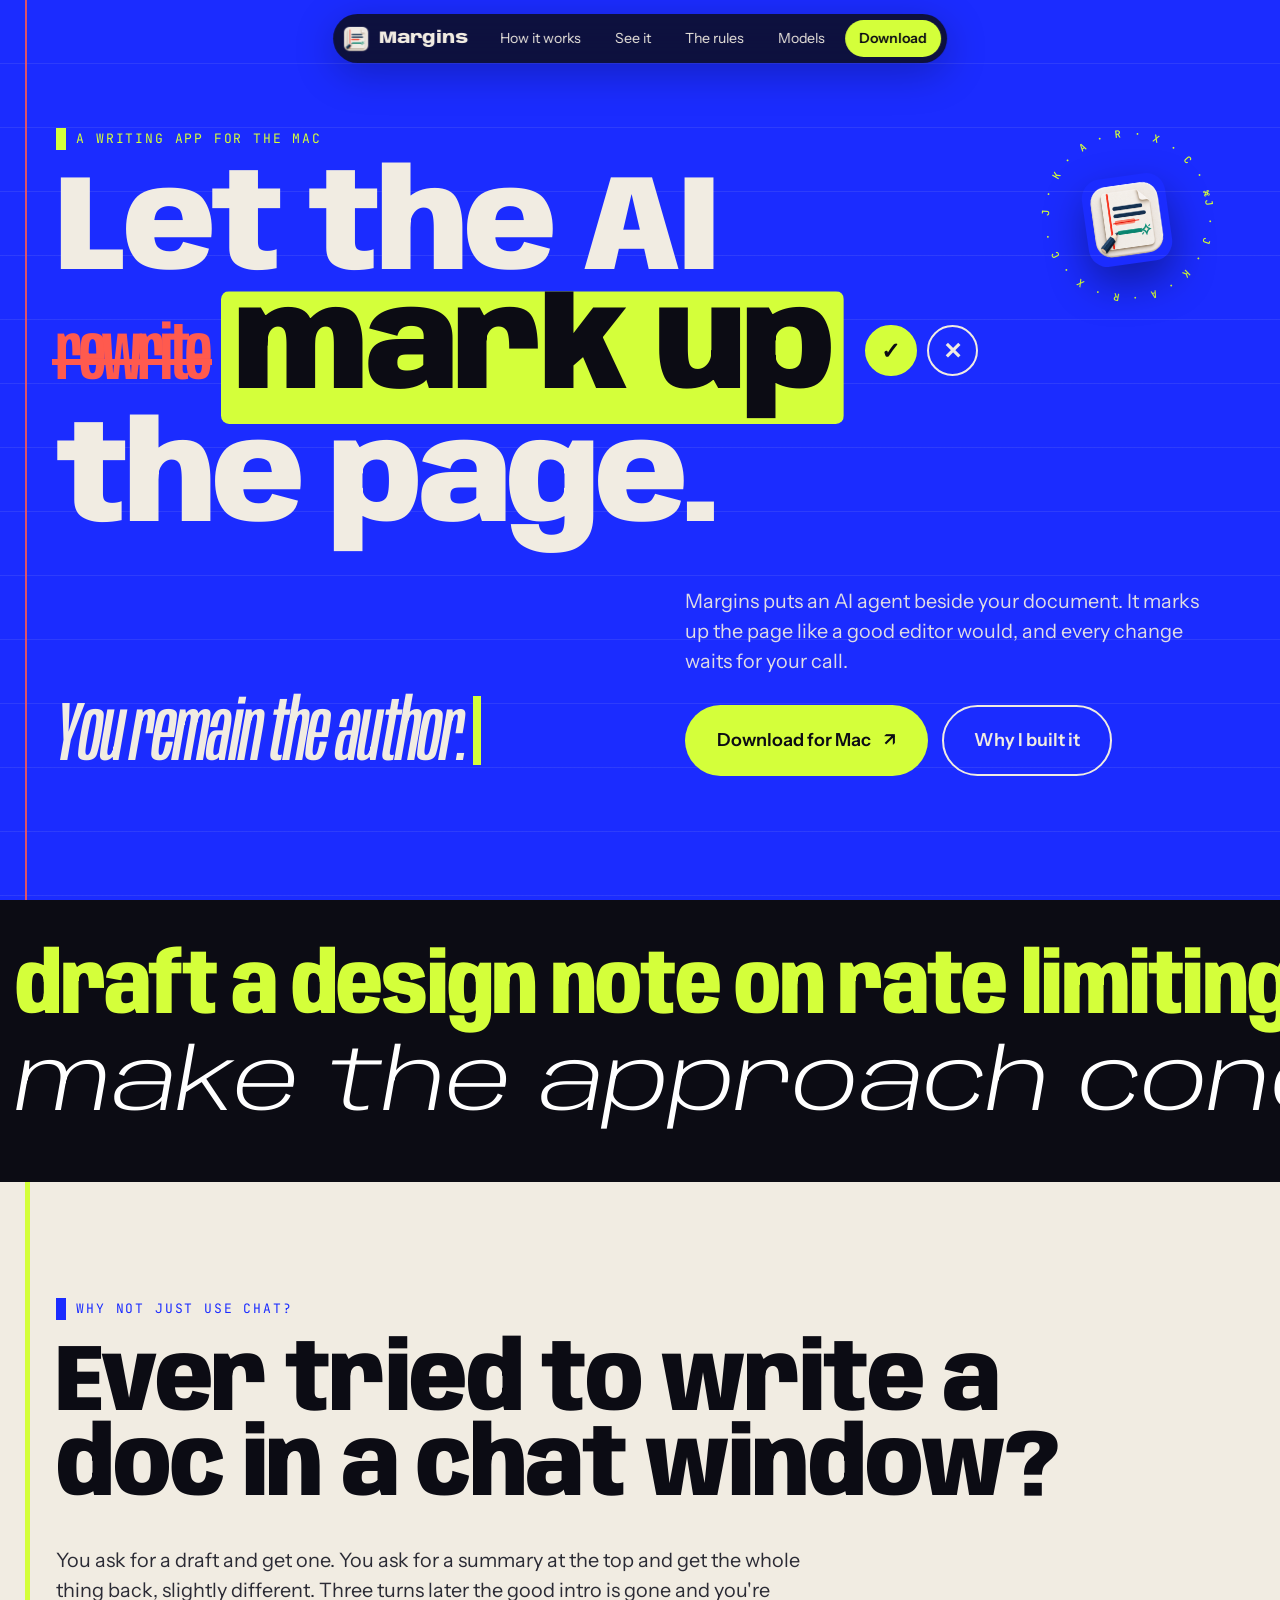
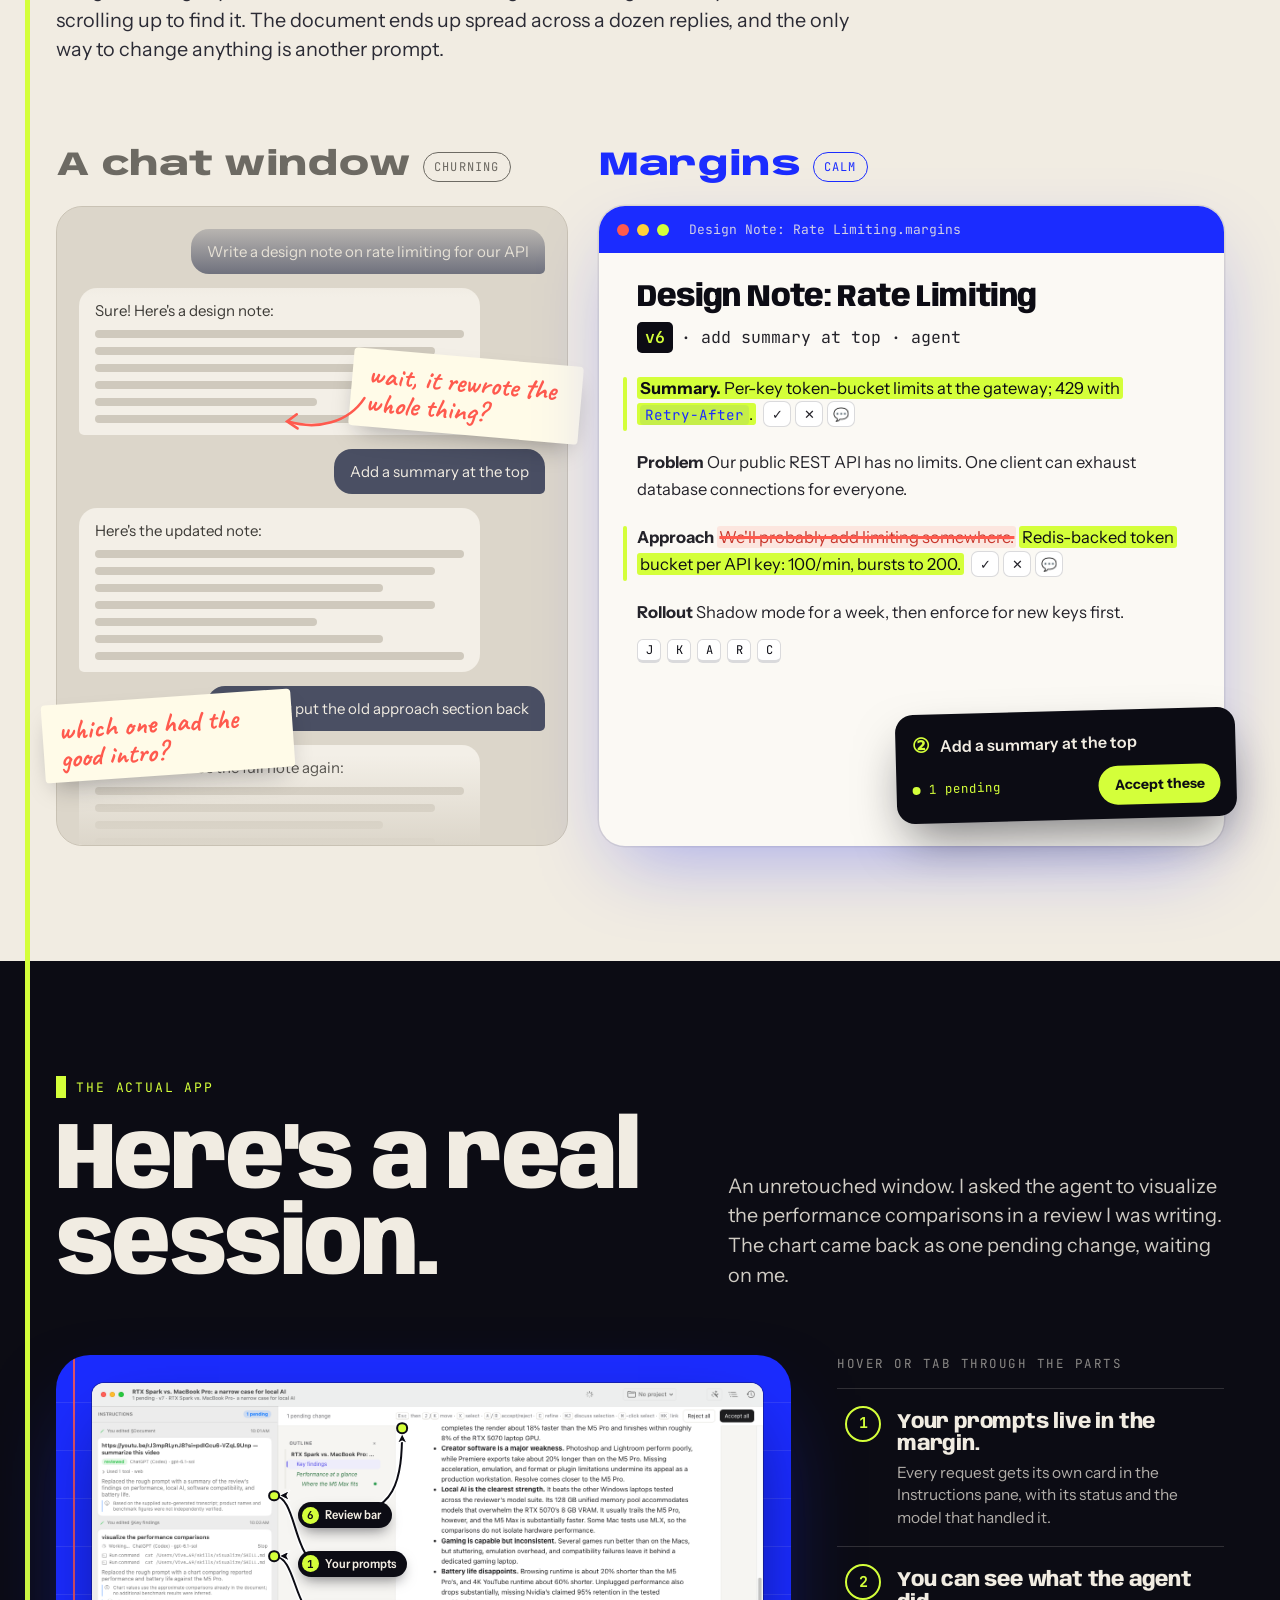
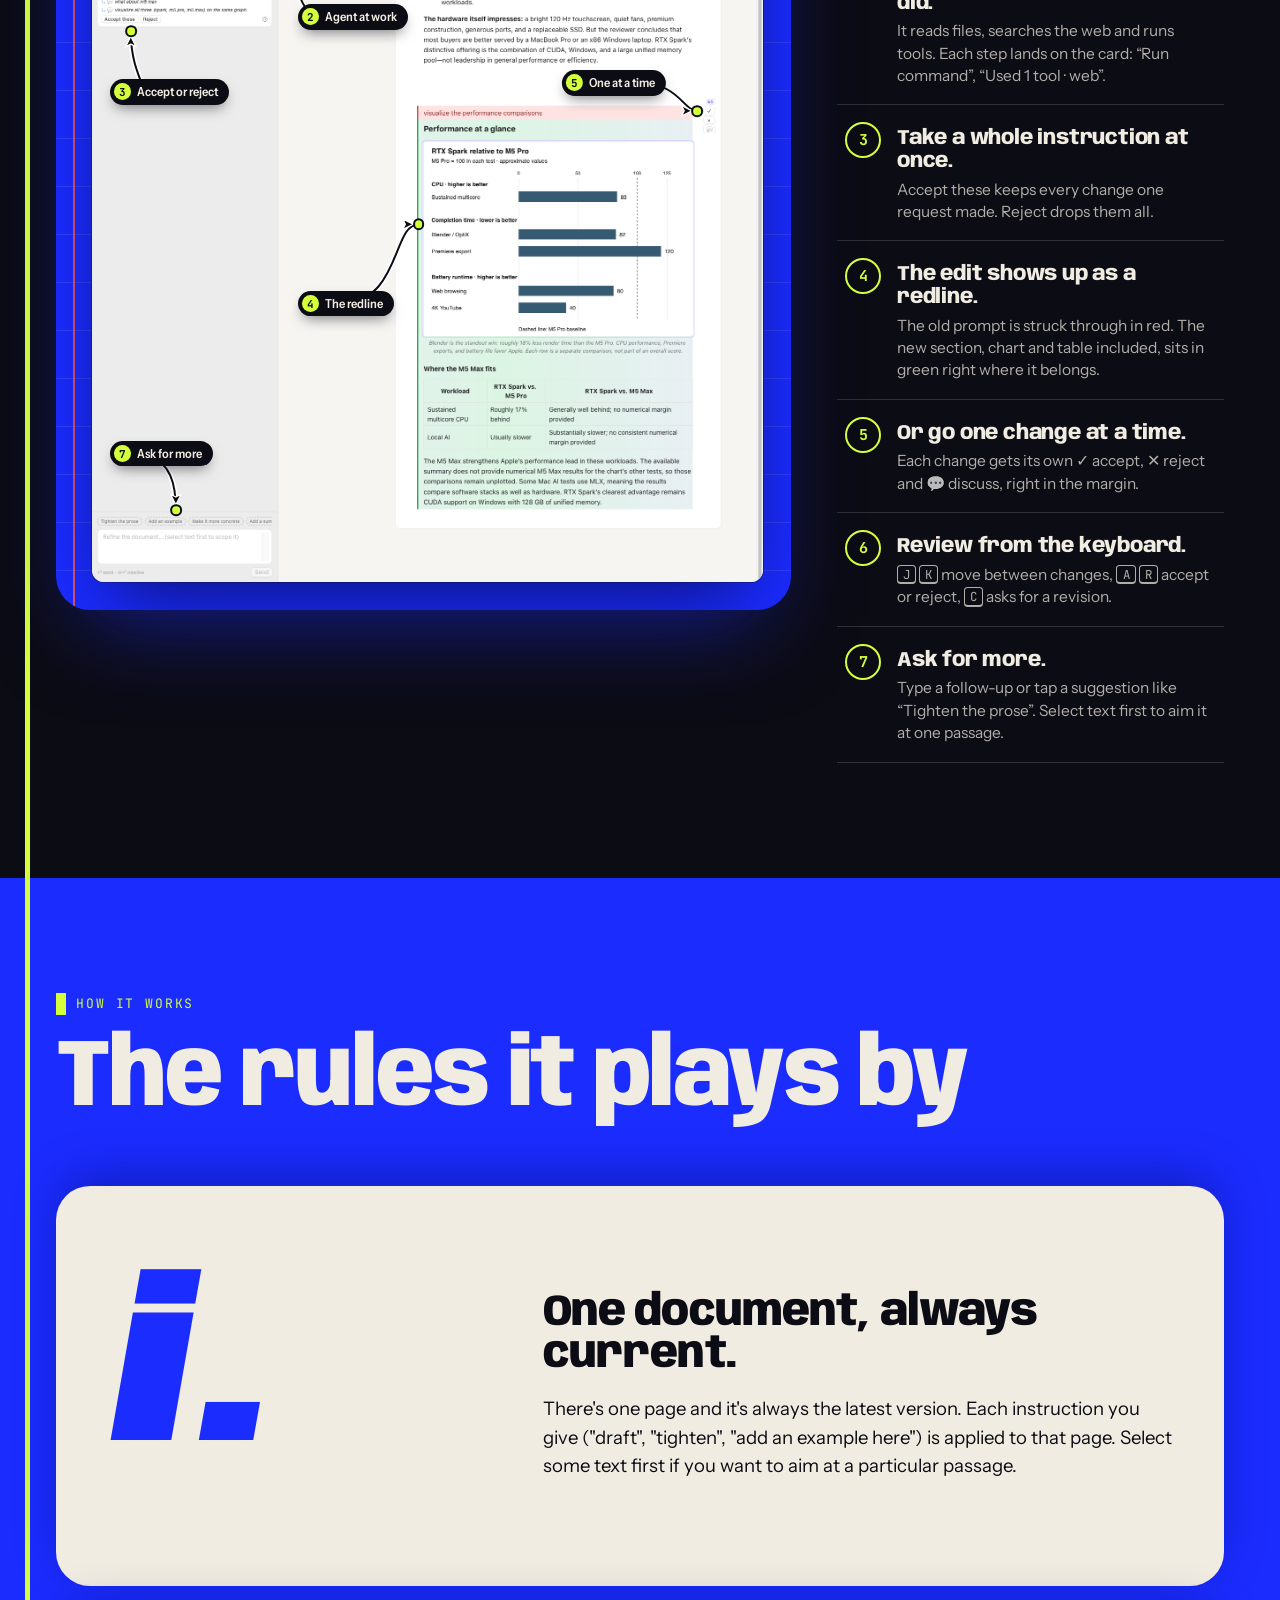
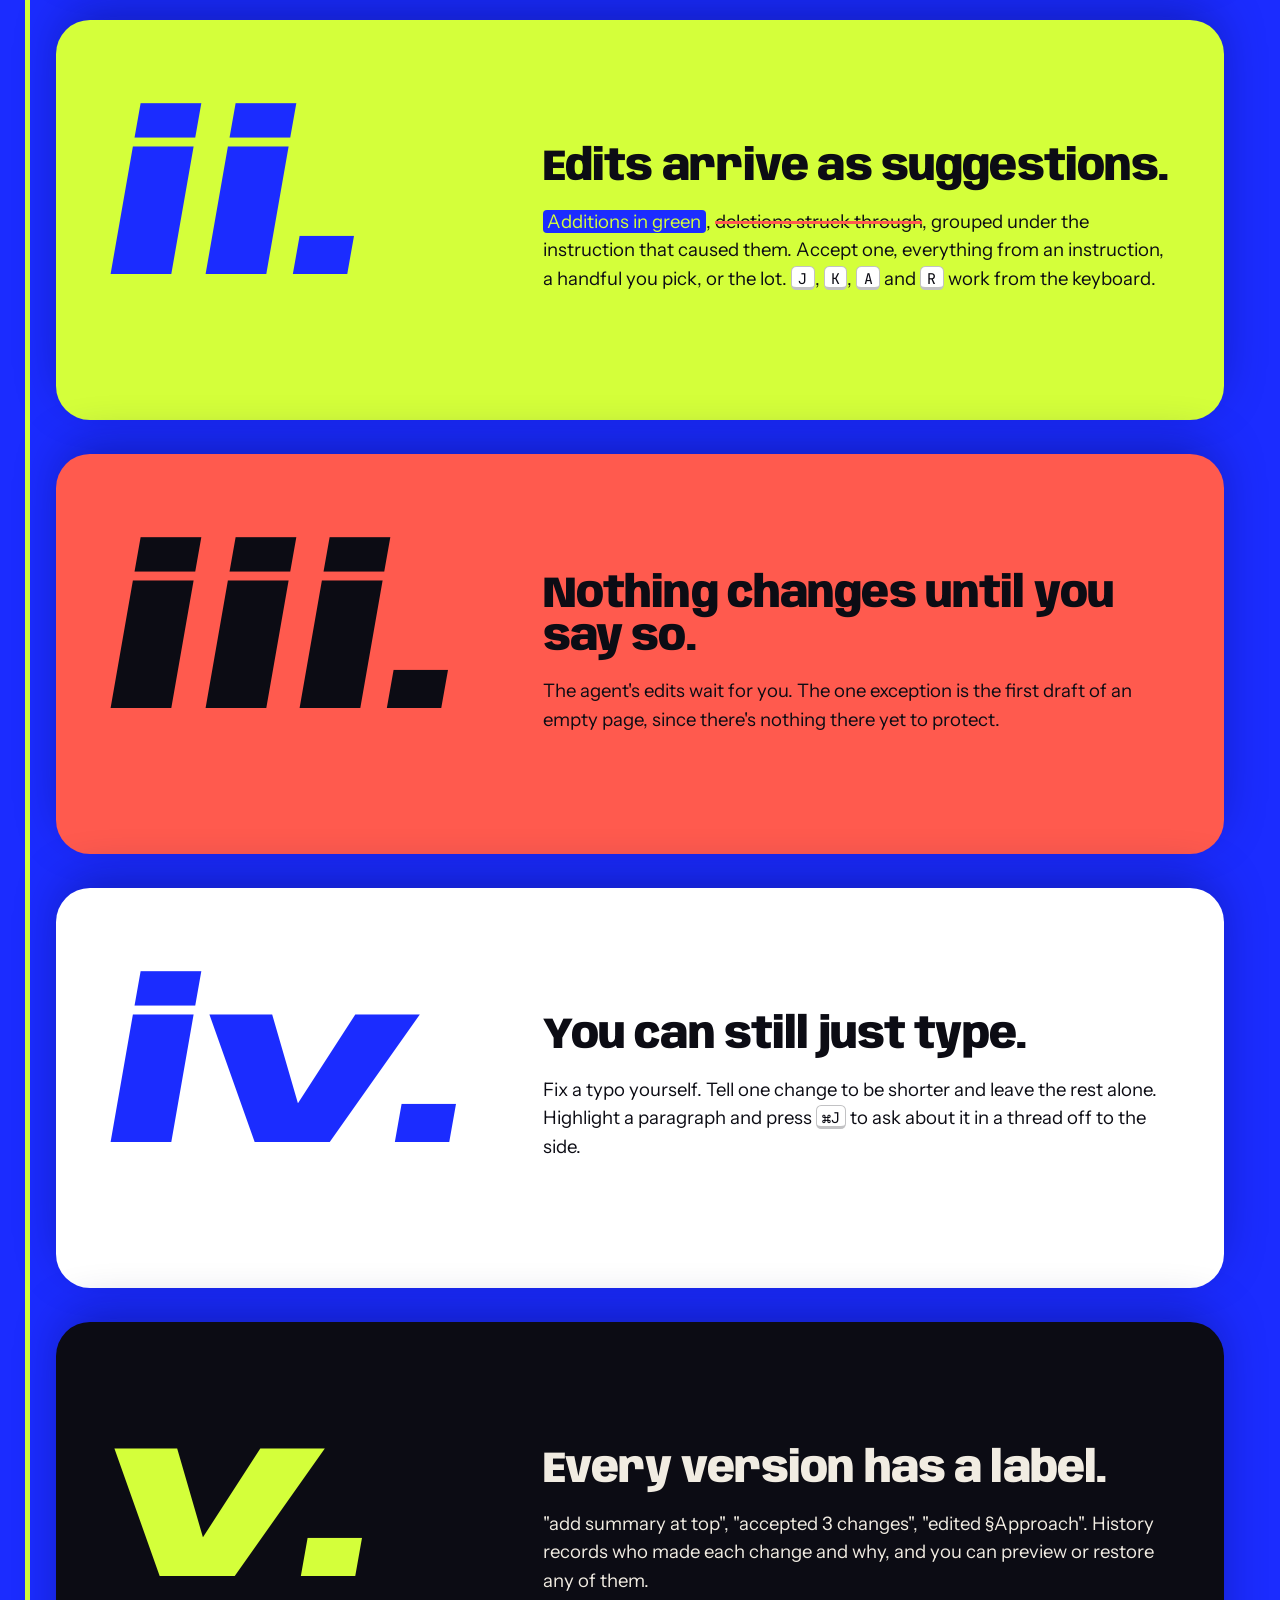
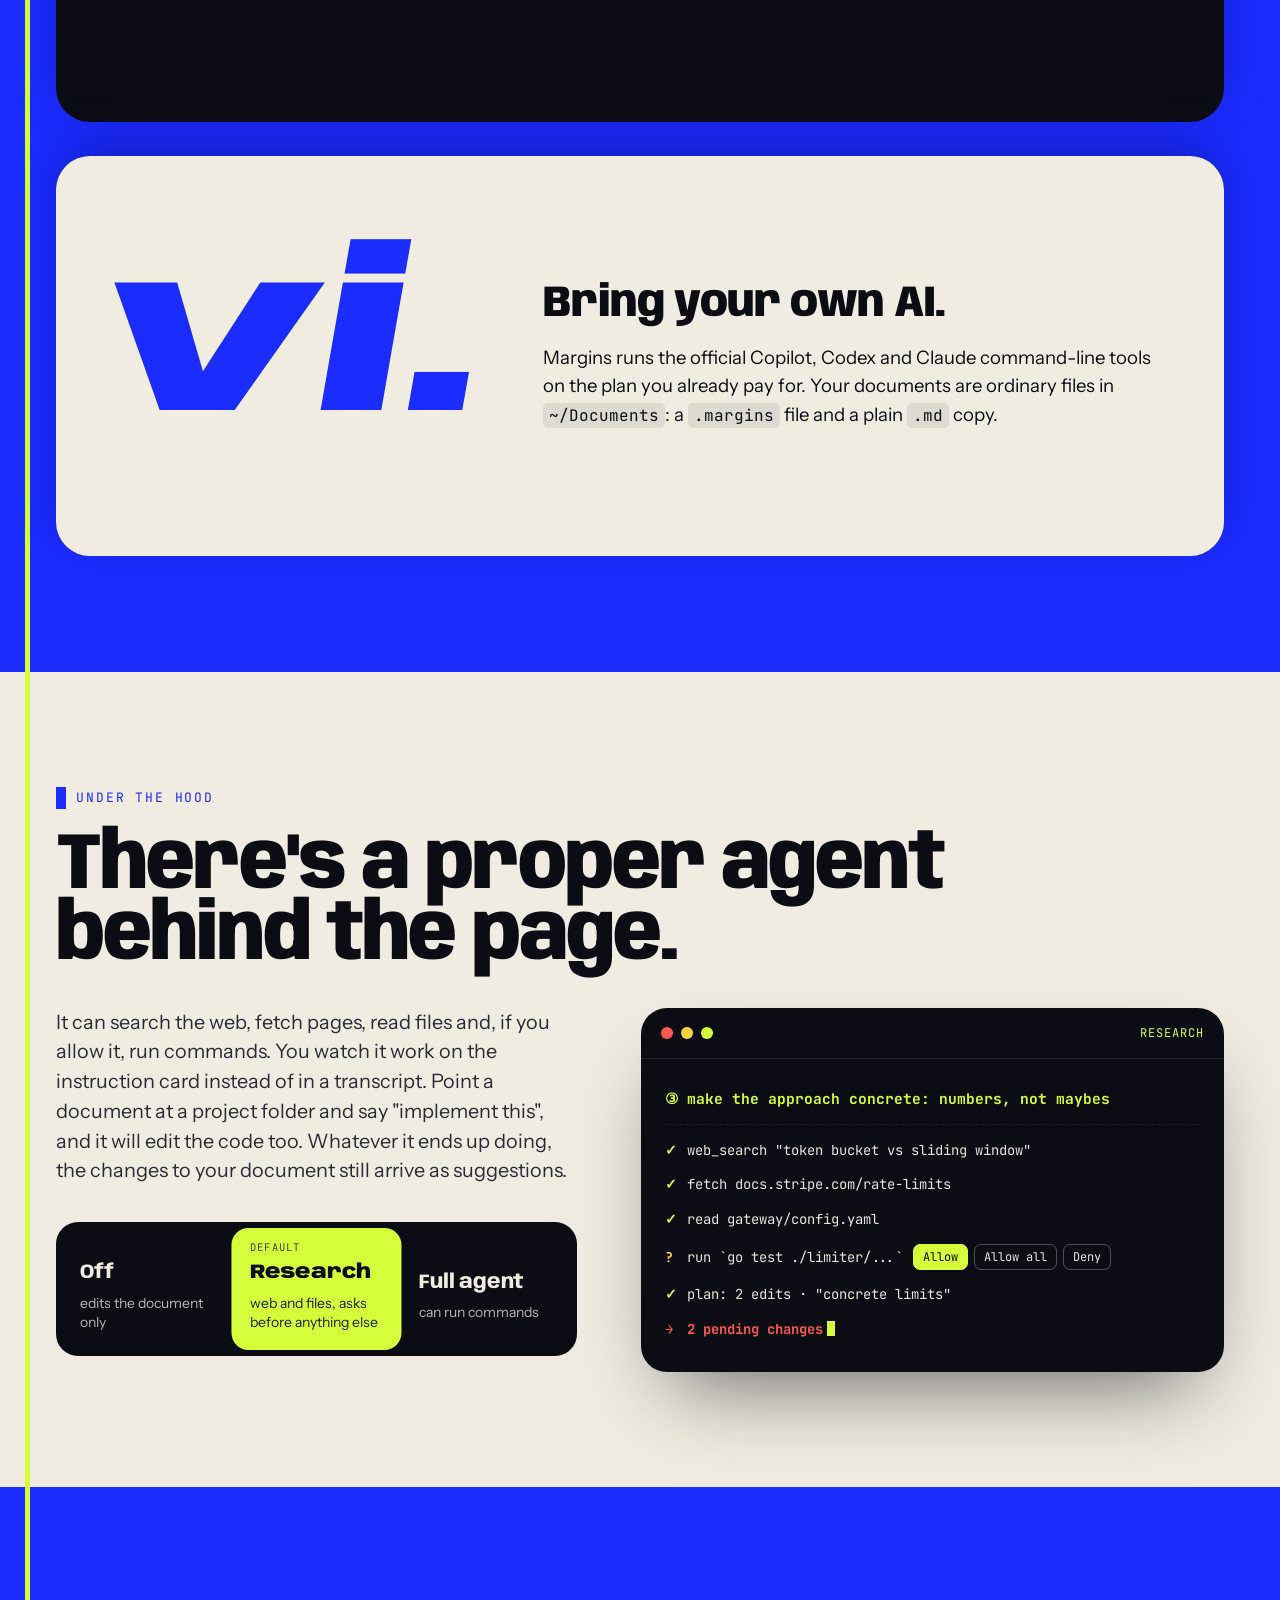
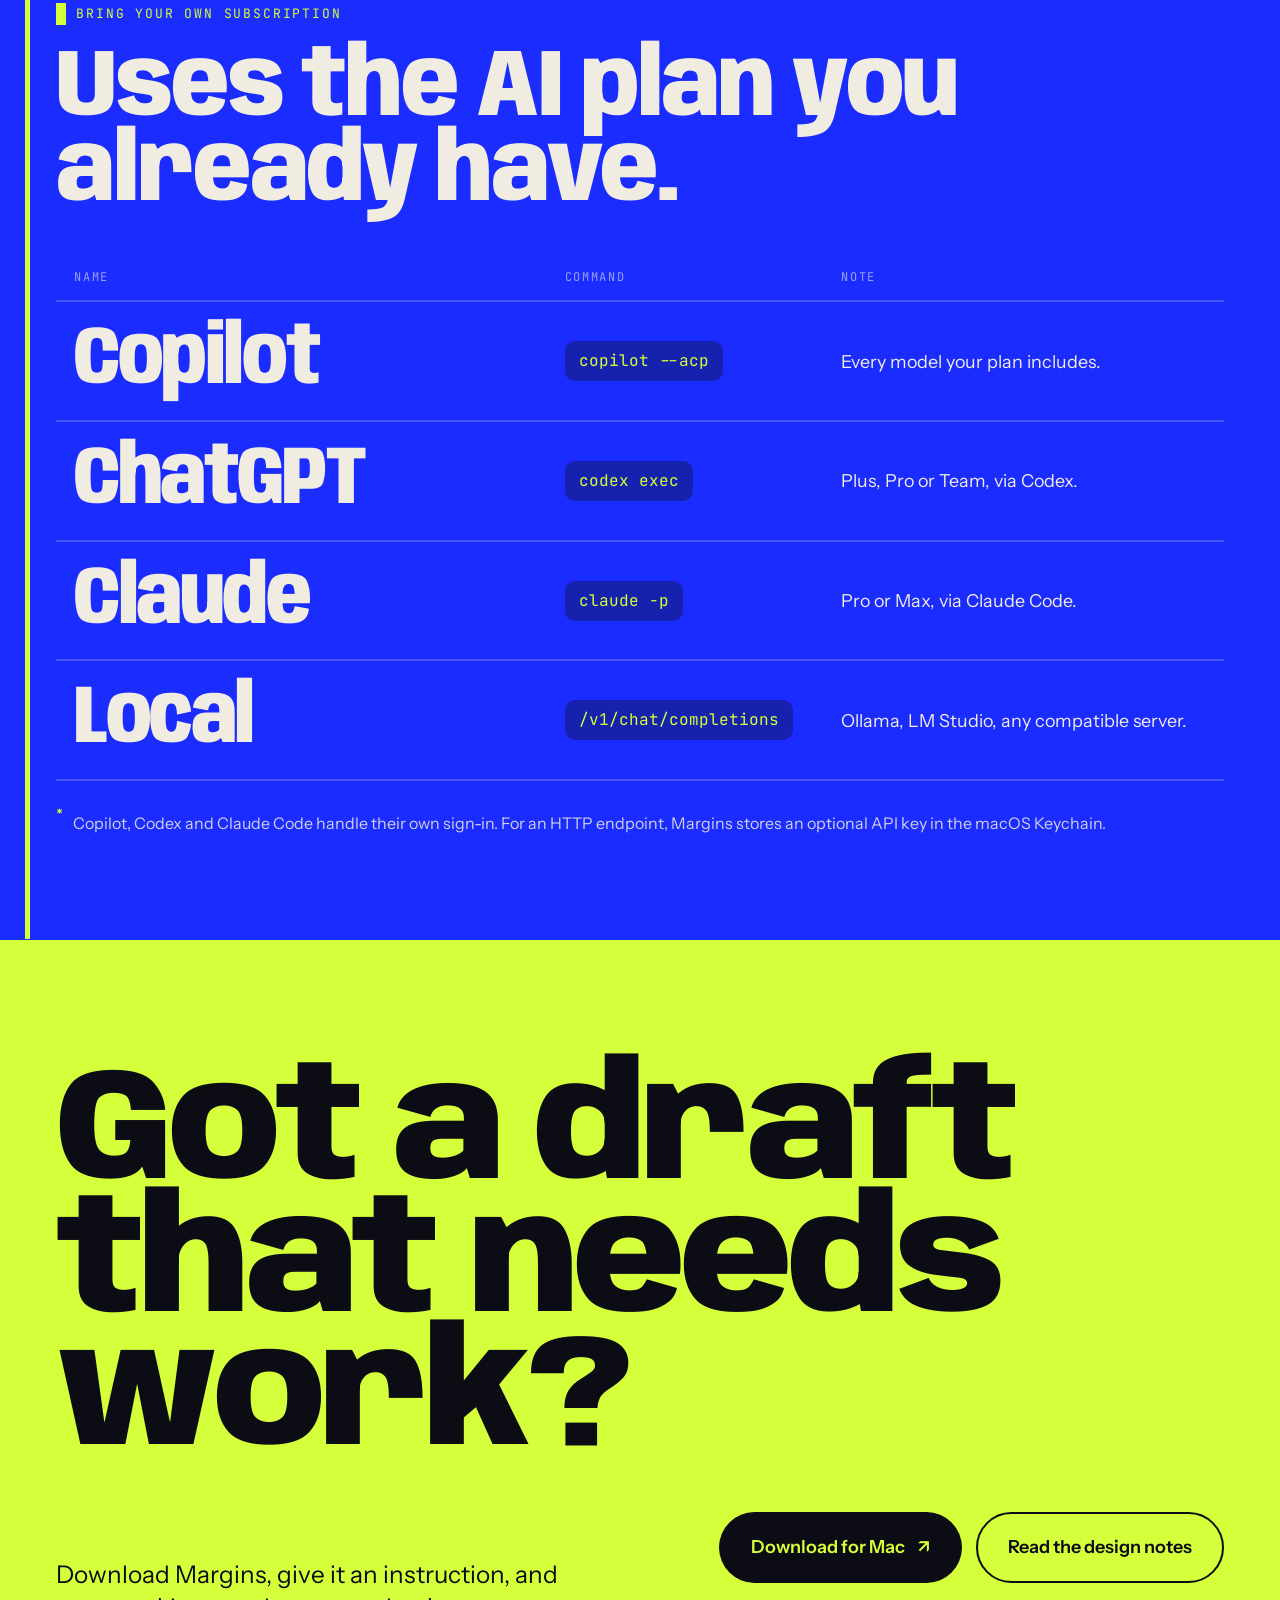
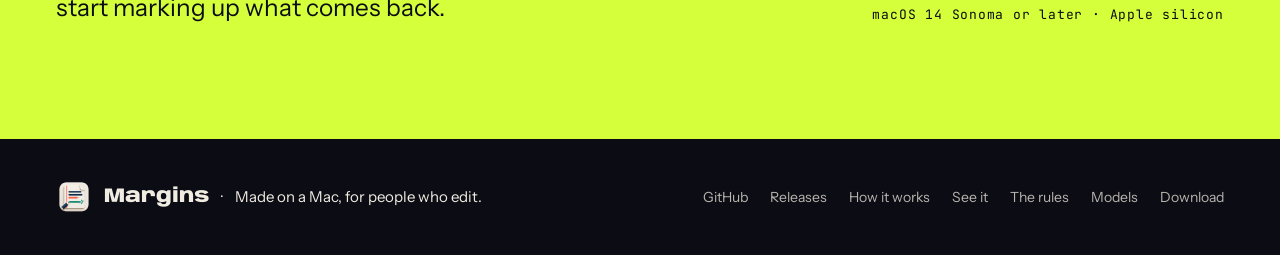
==== site/index.html @ e18df109 "Publish Margins landing page with GitHub Pages" ====
<!doctype html>
<html lang="en">
<head>
<meta charset="utf-8">
<meta name="viewport" content="width=device-width, initial-scale=1">
<title>Margins: a writing app for the Mac</title>
<meta name="description" content="A native Mac writing app with an AI agent beside your document. Review every edit as a tracked change. You remain the author.">
<link rel="canonical" href="https://getmargins.app/">
<meta property="og:type" content="website">
<meta property="og:title" content="Margins: a writing app for the Mac">
<meta property="og:description" content="Let the AI mark up the page. You remain the author.">
<meta property="og:url" content="https://getmargins.app/">
<meta property="og:image" content="https://getmargins.app/shots/app-review.png">
<link rel="icon" href="icon.png">
<link rel="preconnect" href="https://fonts.googleapis.com">
<link rel="preconnect" href="https://fonts.gstatic.com" crossorigin>
<link href="https://fonts.googleapis.com/css2?family=Anybody:ital,wdth,wght@0,50..150,100..900;1,50..150,100..900&family=Instrument+Sans:ital,wdth,wght@0,75..100,400..700;1,75..100,400..700&family=JetBrains+Mono:wght@400;600;700&family=Caveat:wght@600;700&display=swap" rel="stylesheet">
<style>
@property --w { syntax: '<number>'; inherits: true; initial-value: 100; }
@property --g { syntax: '<number>'; inherits: true; initial-value: 800; }

:root{
  --cobalt:#1b2cff;
  --cobalt-deep:#1220c9;
  --bone:#f1ece2;
  --lime:#d4ff3a;
  --coral:#ff5a4e;
  --ink:#0c0c14;
  --paper:#fbf9f4;
  --disp:'Anybody', 'Arial Black', sans-serif;
  --sans:'Instrument Sans', 'Helvetica Neue', Arial, sans-serif;
  --mono:'JetBrains Mono', ui-monospace, Menlo, monospace;
  --hand:'Caveat', 'Bradley Hand', cursive;
  --pad:clamp(20px, 4.4vw, 72px);
}
*{box-sizing:border-box}
html{scroll-behavior:smooth;-webkit-text-size-adjust:100%}
body{margin:0;background:var(--ink);color:var(--ink);font-family:var(--sans);font-size:18px;line-height:1.5;-webkit-font-smoothing:antialiased;overflow-x:hidden}
a{color:inherit}
button{font:inherit;color:inherit;cursor:pointer}
code,kbd{font-family:var(--mono);font-size:.86em}
::selection{background:var(--lime);color:var(--ink)}

.disp{font-family:var(--disp);font-variation-settings:"wdth" var(--w),"wght" var(--g);font-weight:normal}

/* ---------- progress + cursor ---------- */
.progress{position:fixed;top:0;left:0;height:4px;width:100%;transform-origin:0 50%;transform:scaleX(var(--p,0));background:var(--lime);z-index:60;mix-blend-mode:difference}
.cursor{position:fixed;left:0;top:0;width:18px;height:18px;margin:-9px 0 0 -9px;border-radius:50%;background:var(--lime);mix-blend-mode:difference;pointer-events:none;z-index:70;opacity:0;transition:width 0.34s,height 0.34s,margin 0.34s,opacity 0.41s}
.cursor.on{opacity:1}
.cursor.big{width:64px;height:64px;margin:-32px 0 0 -32px}

/* ---------- nav ---------- */
.nav{position:fixed;top:14px;left:50%;transform:translateX(-50%);z-index:50;display:flex;align-items:center;gap:6px;padding:6px 6px 6px 8px;background:rgba(12,12,20,.82);backdrop-filter:blur(14px);-webkit-backdrop-filter:blur(14px);border-radius:999px;color:var(--bone);box-shadow:0 10px 40px rgba(0,0,0,.25);white-space:nowrap}
.nav .brand{display:flex;align-items:center;gap:8px;text-decoration:none;padding:0 12px 0 0;font-family:var(--disp);font-variation-settings:"wdth" 112,"wght" 800;font-size:17px;letter-spacing:-.01em}
.nav .brand img{width:30px;height:30px;border-radius:8px}
.nav a.l{text-decoration:none;font-size:14px;padding:8px 14px;border-radius:999px;transition:background 0.27s,color 0.27s}
.nav a.l:hover{background:rgba(241,236,226,.12)}
.nav a.dl{background:var(--lime);color:var(--ink);font-weight:600}
.nav a.dl:hover{background:#fff}

/* ---------- shared ---------- */
section{position:relative}
.wrap{max-width:1360px;margin:0 auto;padding:0 var(--pad)}
.eyebrow{font-family:var(--mono);font-size:13px;letter-spacing:.14em;text-transform:uppercase;display:inline-flex;align-items:center;gap:10px;margin:0 0 22px}
.eyebrow::before{content:"";width:10px;height:22px;background:currentColor;display:inline-block;animation:blinkSoft 1.49s steps(1) infinite}
@keyframes blinkSoft{50%{opacity:.3}}
@keyframes blink{50%{opacity:0}}
.h2{font-size:clamp(46px, 7.4vw, 124px);line-height:.9;letter-spacing:-.025em;margin:0 0 34px;--w:88;--g:820}
.lede{font-size:clamp(18px,1.55vw,22px);line-height:1.5;max-width:40em}

/* heading-as-edit (insertion that gets accepted) */
.edit .wd{display:inline-block;position:relative;white-space:nowrap}
.edit .wd::before{content:"";position:absolute;inset:.06em -.05em .02em;background:var(--lime);z-index:-1;transform:scaleX(0);transform-origin:0 50%}
.edit{position:relative;z-index:0}
.edit.pre .wd{opacity:0;transform:translateY(.35em)}
.edit.play .wd{animation:wdIn 0.74s cubic-bezier(.2,.8,.2,1) both,insFg 2.56s cubic-bezier(.6,0,.2,1) both;animation-delay:calc(var(--i) * 94ms)}
.edit.play .wd::before{animation:insBg 2.56s cubic-bezier(.6,0,.2,1) both;animation-delay:calc(var(--i) * 94ms)}
.edit.play .wd{color:inherit}
@keyframes wdIn{from{opacity:0;transform:translateY(.35em)}to{opacity:1;transform:none}}
@keyframes insBg{0%{transform:scaleX(0);transform-origin:0 50%}25%{transform:scaleX(1);transform-origin:0 50%}70%{transform:scaleX(1);transform-origin:100% 50%}100%{transform:scaleX(0);transform-origin:100% 50%}}
.on-lime .edit .wd::before{background:var(--cobalt)}
.edit{--hlfg:var(--ink)}
.on-lime .edit{--hlfg:var(--bone)}
@keyframes insFg{16%,76%{color:var(--hlfg)}}

.reveal.pre{opacity:0;transform:translateY(40px)}
.reveal.play{animation:rise 1.08s cubic-bezier(.2,.8,.2,1) both}
@keyframes rise{from{opacity:0;transform:translateY(40px)}to{opacity:1;transform:none}}

/* change bar in the margin */
.cbar{position:absolute;left:calc(var(--pad) * .45);top:0;width:5px;height:100%;background:var(--lime);transform-origin:50% 0}
.cbar.pre{transform:scaleY(0)}
.cbar.play{animation:bar 1.62s cubic-bezier(.6,0,.2,1) both}
@keyframes bar{from{transform:scaleY(0)}to{transform:scaleY(1)}}

/* buttons */
.btn{display:inline-flex;align-items:center;gap:12px;padding:20px 30px;border-radius:999px;text-decoration:none;font-weight:600;font-size:18px;border:2px solid transparent;transition:background 0.34s,color 0.34s,border-color 0.34s;will-change:transform}
.btn .ar{display:inline-block;transition:transform 0.41s}
.btn:hover .ar{transform:translateY(3px)}
.btn.lime{background:var(--lime);color:var(--ink)}
.btn.lime:hover{background:#fff}
.btn.ghost{border-color:currentColor}
.btn.ghost:hover{background:var(--bone);color:var(--cobalt)}
.btn.ink{background:var(--ink);color:var(--lime)}
.btn.ink:hover{background:var(--cobalt);color:#fff}
.btn.ghost-ink{border-color:var(--ink);color:var(--ink)}
.btn.ghost-ink:hover{background:var(--ink);color:var(--lime)}

/* ---------- hero ---------- */
.hero{background:var(--cobalt);color:var(--bone);min-height:min(100vh, 1000px);padding:128px 0 72px;overflow:hidden;
  background-image:repeating-linear-gradient(to bottom, transparent 0 63px, rgba(241,236,226,.09) 63px 64px);}
.hero::before{content:"";position:absolute;top:0;bottom:0;left:calc(var(--pad) * .45);width:2px;background:var(--coral);opacity:.85}
.hero .eyebrow{color:var(--lime)}
.h1{font-size:clamp(58px, 10.6vw, 172px);line-height:.88;letter-spacing:-.035em;margin:0;--w:96;--g:860;position:relative;z-index:1}
.h1 .ln{display:block}
.h1 .wd{display:inline-block}
.hdel{display:inline-block;position:relative;text-decoration:none;color:var(--coral);font-size:.56em;--w:64;--g:560;vertical-align:.3em;max-width:7em;margin-right:.18em;transition:max-width 0.94s cubic-bezier(.6,0,.2,1),opacity 0.68s,font-size 0.81s cubic-bezier(.6,0,.2,1),--w 0.81s,--g 0.81s,color 0.54s,margin 0.81s;white-space:nowrap;overflow:visible}
.hdel::after{content:"";position:absolute;left:-.06em;right:-.06em;top:50%;height:.085em;background:var(--coral);transform-origin:0 50%;transition:transform 0.68s cubic-bezier(.6,0,.2,1)}
.hins{display:inline-block;text-decoration:none;background:var(--lime);color:var(--ink);padding:0 .1em .1em;border-radius:.06em;max-width:6em;white-space:nowrap;overflow:hidden;vertical-align:bottom;transition:max-width 0.94s cubic-bezier(.6,0,.2,1),background 0.68s,color 0.68s,padding 0.68s,opacity 0.54s;clip-path:inset(0 0 0 0)}
.hctl{display:inline-flex;gap:10px;vertical-align:.32em;margin-left:.16em;transition:opacity 0.41s,transform 0.54s}
.hctl button{width:clamp(42px,4vw,62px);height:clamp(42px,4vw,62px);border-radius:50%;border:2px solid var(--bone);background:transparent;color:var(--bone);font-size:clamp(18px,1.8vw,26px);font-family:var(--sans);font-weight:700;display:grid;place-items:center;transition:background 0.27s,color 0.27s,transform 0.27s}
.hctl button.ok{background:var(--lime);border-color:var(--lime);color:var(--ink);animation:pulse 3.24s ease-in-out infinite}
.hctl button:hover{transform:scale(1.1)}
.hctl button.no:hover{background:var(--coral);border-color:var(--coral);color:var(--ink)}
.hctl button.undo{display:none}
@keyframes pulse{0%,100%{box-shadow:0 0 0 0 rgba(212,255,58,.6)}50%{box-shadow:0 0 0 14px rgba(212,255,58,0)}}
/* pre-animation states (JS only) */
.h1.s0 .wd{opacity:0;transform:translateY(.4em)}
.h1.s0 .hdel{font-size:1em;--w:96;--g:860;color:var(--bone);vertical-align:0}
.h1.s0 .hdel::after,.h1.s1 .hdel::after{transform:scaleX(0)}
.h1.s0 .hins,.h1.s1 .hins,.h1.s2 .hins{max-width:0;padding:0;}
.h1.s0 .hctl,.h1.s1 .hctl,.h1.s2 .hctl{opacity:0;transform:scale(.4)}
.h1.s1 .hdel{font-size:1em;--w:96;--g:860;color:var(--coral);vertical-align:0}
.h1 .wd{transition:opacity 0.81s cubic-bezier(.2,.8,.2,1),transform 0.81s cubic-bezier(.2,.8,.2,1);transition-delay:calc(var(--i,0) * 108ms)}
/* accepted / rejected */
.h1.accepted .hdel{max-width:0;opacity:0;margin-right:0}
.h1.accepted .hins{background:transparent;color:var(--bone);padding:0}
.h1.rejected .hins{max-width:0;padding:0;opacity:0}
.h1.rejected .hdel{font-size:1em;--w:96;--g:860;color:var(--bone);vertical-align:0}
.h1.rejected .hdel::after{transform:scaleX(0)}
.h1.accepted .hctl .ok,.h1.accepted .hctl .no,.h1.rejected .hctl .ok,.h1.rejected .hctl .no{display:none}
.h1.accepted .hctl .undo,.h1.rejected .hctl .undo{display:grid;border-color:rgba(241,236,226,.4);color:rgba(241,236,226,.7);width:clamp(34px,3vw,46px);height:clamp(34px,3vw,46px);font-size:clamp(16px,1.4vw,20px)}

.hero-top{display:flex;justify-content:space-between;align-items:flex-start;gap:24px}
.ring{position:absolute;right:var(--pad);top:120px;width:clamp(150px,15vw,230px);aspect-ratio:1;z-index:0}
.ring svg{width:100%;height:100%;animation:spin 29.7s linear infinite}
.ring text{font-family:var(--mono);font-size:10.5px;letter-spacing:.32em;fill:var(--lime);font-weight:600}
.ring img{position:absolute;inset:28%;width:44%;height:44%;border-radius:22%;box-shadow:0 18px 40px rgba(0,0,0,.35);transform:rotate(-8deg)}
@keyframes spin{to{transform:rotate(360deg)}}
.hero-bottom{display:grid;grid-template-columns:1.05fr 1fr;gap:clamp(24px,5vw,80px);align-items:end;margin-top:clamp(28px,3.4vw,52px)}
.stays{font-size:clamp(44px,6.6vw,108px);line-height:.92;margin:0;--w:58;--g:420;font-style:italic;letter-spacing:-.02em;color:var(--bone)}
.stays .caret{display:inline-block;width:.09em;height:.82em;background:var(--lime);vertical-align:-.06em;margin-left:.06em;animation:blink 1.42s steps(1) infinite}
.hero .lede{margin:0 0 28px;color:rgba(241,236,226,.92)}
.hero .ctas{display:flex;gap:14px;flex-wrap:wrap}

/* ---------- ticker ---------- */
.ticker{background:var(--ink);padding:44px 0 50px;overflow:hidden}
.trow{display:flex;width:max-content;white-space:nowrap;animation:marq 64.8s linear infinite}
.trow.r2{animation-direction:reverse;animation-duration:75.6s;margin-top:6px}
.trow span{font-family:var(--disp);font-size:clamp(46px,6.6vw,108px);line-height:1.08;letter-spacing:-.02em;padding:0 .18em;font-variation-settings:"wdth" var(--w),"wght" var(--g);--w:80;--g:800;transition:--w 0.54s,--g 0.54s}
.trow span:nth-of-type(odd){color:var(--lime)}
.trow span:nth-of-type(even){color:#fff}
.trow.r2 span{font-style:italic;--w:130;--g:300}
.trow.r2 span:nth-of-type(odd){color:#fff}
.trow.r2 span:nth-of-type(even){color:var(--lime)}
.trow i{font-style:normal;color:var(--coral);font-family:var(--sans);font-size:clamp(28px,3.4vw,54px);align-self:center;padding:0 .3em}
.trow span:hover{--w:150;--g:900}
.trow.r2 span:hover{--w:50;--g:900}
.ticker:hover .trow{animation-play-state:paused}
@keyframes marq{to{transform:translateX(-50%)}}

/* ---------- problem ---------- */
.problem{background:var(--bone);padding:clamp(80px,9vw,150px) 0 clamp(80px,9vw,140px)}
.problem .eyebrow{color:var(--cobalt)}
.problem .h2{max-width:11.5em}
.problem .lede{color:#2b2b35}
.split{display:grid;grid-template-columns:1fr 1.22fr;gap:clamp(18px,2.4vw,36px);margin-top:clamp(48px,6vw,84px);align-items:stretch}
.pane-label{font-family:var(--disp);font-variation-settings:"wdth" 130,"wght" 800;font-size:clamp(26px,2.6vw,40px);letter-spacing:-.01em;margin:0 0 14px;display:flex;align-items:center;gap:12px}
.pane-label .tag{font-family:var(--mono);font-size:12px;font-variation-settings:normal;letter-spacing:.1em;text-transform:uppercase;padding:5px 10px;border-radius:99px;border:1.5px solid currentColor}
.chat-col .pane-label{color:#6d6a63}
.doc-col .pane-label{color:var(--cobalt)}
.chat{position:relative;height:640px;border-radius:26px;background:#dcd6ca;overflow:hidden;border:1.5px solid #c9c2b4}
.chat::before,.chat::after{content:"";position:absolute;left:0;right:0;height:90px;z-index:2;pointer-events:none}
.chat::before{top:0;border-radius:26px 26px 0 0;background:linear-gradient(#dcd6ca,rgba(220,214,202,0))}
.chat::after{bottom:0;border-radius:0 0 26px 26px;background:linear-gradient(rgba(220,214,202,0),#dcd6ca)}
.churn{padding:22px;animation:churn 35.1s linear infinite}
.churn-set{display:flex;flex-direction:column;gap:14px;padding-bottom:14px}
@keyframes churn{to{transform:translateY(-50%)}}
.bub{max-width:86%;padding:12px 16px;border-radius:18px;font-size:15px;line-height:1.4}
.bub.u{align-self:flex-end;background:#4a4f63;color:#f1ece2;border-bottom-right-radius:5px}
.bub.a{align-self:flex-start;background:#f3efe7;color:#3d3b37;border-bottom-left-radius:5px;width:86%}
.bub.a .gl{display:block;height:8px;border-radius:4px;background:#cfc9bd;margin-top:9px}
.bub.a .gl:nth-child(2n){width:92%}.bub.a .gl:nth-child(3n){width:78%}.bub.a .gl:nth-child(5n){width:60%}
.note{position:absolute;z-index:3;font-family:var(--hand);font-weight:700;color:var(--coral);font-size:clamp(25px,2.2vw,31px);line-height:1;pointer-events:none;background:#fffbe8;padding:12px 16px 10px;border-radius:4px;box-shadow:0 12px 26px -10px rgba(12,12,20,.35)}
.note svg{position:absolute;stroke:var(--coral);fill:none;stroke-width:2.6;stroke-linecap:round}
.note.n1{top:150px;right:-14px;transform:rotate(5deg);max-width:230px}
.note.n1 svg{left:-70px;top:40px}
.note.n2{bottom:70px;left:-14px;transform:rotate(-4deg);max-width:250px}
.note.n2 svg{right:-76px;top:-14px}
.chat-col{position:relative}
.chat{overflow:visible}
.churn-clip{position:absolute;inset:0;overflow:hidden;border-radius:26px}

.doc-col{position:relative}
.win{position:relative;height:640px;border-radius:26px;background:var(--paper);box-shadow:0 30px 80px -20px rgba(27,44,255,.35),0 0 0 1.5px rgba(12,12,20,.08);overflow:hidden;display:flex;flex-direction:column}
.chrome{display:flex;align-items:center;gap:8px;padding:14px 18px;background:var(--cobalt);color:var(--bone);font-size:13px}
.chrome i{width:12px;height:12px;border-radius:50%;background:rgba(241,236,226,.35);display:inline-block}
.chrome i:first-child{background:var(--coral)}.chrome i:nth-child(2){background:#ffd23a}.chrome i:nth-child(3){background:var(--lime)}
.chrome .fn{margin-left:12px;font-family:var(--mono);opacity:.85}
.doc{padding:30px clamp(22px,3vw,44px) 120px;overflow:hidden;flex:1}
.doc h3{font-family:var(--disp);font-variation-settings:"wdth" 92,"wght" 800;font-size:clamp(26px,2.4vw,36px);letter-spacing:-.02em;line-height:1;margin:0 0 8px}
.meta{font-family:var(--mono);font-size:12px;color:#77736b;margin:0 0 22px;display:flex;gap:8px;align-items:center;flex-wrap:wrap}
.meta b{background:var(--ink);color:var(--lime);font-weight:600;padding:2px 8px;border-radius:5px}
.doc p{font-size:16.5px;line-height:1.6;margin:0 0 14px;color:#24232a}
.doc p strong{font-weight:700}
.doc ins{text-decoration:none;background:var(--lime);color:var(--ink);padding:1px 3px;border-radius:3px;box-decoration-break:clone;-webkit-box-decoration-break:clone;transition:background 0.54s,opacity 0.54s,font-size 0.54s}
.doc del{color:#c8372c;text-decoration:line-through;text-decoration-color:var(--coral);text-decoration-thickness:2.5px;background:rgba(255,90,78,.12);border-radius:3px;padding:1px 2px;transition:opacity 0.54s}
.doc code{white-space:nowrap;background:rgba(27,44,255,.08);padding:1px 5px;border-radius:4px;color:var(--cobalt)}
.hunk{position:relative;border-radius:10px;margin:0 -12px 6px;padding:8px 12px 2px;transition:background 0.41s,box-shadow 0.41s}
.hunk::before{content:"";position:absolute;left:-2px;top:10px;bottom:12px;width:4px;border-radius:2px;background:var(--lime);transition:opacity 0.41s}
.hunk.focus{background:rgba(27,44,255,.06);box-shadow:inset 0 0 0 1.5px rgba(27,44,255,.25)}
.ctl{display:inline-flex;gap:4px;vertical-align:1px;margin-left:4px;white-space:nowrap}
.ctl button{width:28px;height:26px;border-radius:7px;border:1.5px solid rgba(12,12,20,.15);background:#fff;font-size:13px;line-height:1;display:inline-grid;place-items:center;padding:0;transition:background 0.27s,color 0.27s,transform 0.27s}
.ctl button:hover{transform:translateY(-2px)}
.ctl .ok:hover{background:var(--lime);border-color:var(--lime)}
.ctl .no:hover{background:var(--coral);border-color:var(--coral);color:#fff}
.ctl .rf:hover{background:var(--cobalt);border-color:var(--cobalt)}
.hunk.done::before{opacity:0}
.hunk.done .ctl{display:none}
.hunk.accepted del,.hunk.rejected ins{display:none}
.hunk.accepted ins,.hunk.rejected del{background:transparent;color:inherit;text-decoration:none;padding:0}
.hunk.flash{animation:flash 1.22s ease}
@keyframes flash{0%{background:rgba(212,255,58,.6)}100%{background:transparent}}
.refine{display:none;margin:4px 0 12px;align-items:center;gap:8px;background:#fff;border:1.5px solid var(--cobalt);border-radius:12px;padding:6px 6px 6px 12px;box-shadow:0 10px 24px -10px rgba(27,44,255,.4)}
.refine.open{display:flex}
.refine input{flex:1;border:0;outline:0;font:inherit;font-size:14px;background:transparent;min-width:0}
.refine button{border:0;border-radius:8px;background:var(--cobalt);color:#fff;font-size:13px;padding:6px 10px}
.icard{position:absolute;right:clamp(-14px,-1vw,0px);bottom:26px;z-index:4;width:min(340px,86%);background:var(--ink);color:var(--bone);border-radius:18px;padding:16px 16px 14px;box-shadow:0 24px 50px -12px rgba(12,12,20,.55);transform:rotate(-1.5deg);animation:bob 8.1s ease-in-out infinite}
@keyframes bob{50%{transform:rotate(-1.5deg) translateY(-6px)}}
.icard .t{display:flex;gap:10px;align-items:baseline;font-weight:600;font-size:16px;margin:0 0 10px}
.icard .t span:first-child{color:var(--lime);font-size:20px}
.icard .r{display:flex;justify-content:space-between;align-items:center;gap:10px}
.icard .pend{font-family:var(--mono);font-size:12.5px;color:var(--lime);display:flex;align-items:center;gap:8px}
.icard .pend::before{content:"";width:8px;height:8px;border-radius:50%;background:var(--lime);animation:blink 1.62s steps(1) infinite}
.icard.clear .pend{color:rgba(241,236,226,.55)}
.icard.clear .pend::before{background:rgba(241,236,226,.4);animation:none}
.icard button{border:0;background:var(--lime);color:var(--ink);font-weight:700;font-size:14px;border-radius:999px;padding:9px 16px;transition:transform 0.27s,background 0.27s}
.icard button:hover{transform:scale(1.05);background:#fff}
.icard button:disabled{opacity:.35;cursor:default;transform:none;background:var(--lime)}
.keys{font-family:var(--mono);font-size:12px;color:#6d6a63;margin-top:14px;display:flex;gap:6px;align-items:center;flex-wrap:wrap}
.keys kbd{display:inline-grid;place-items:center;min-width:24px;height:24px;padding:0 6px;border-radius:6px;background:#fff;border:1.5px solid rgba(12,12,20,.15);border-bottom-width:3px;color:var(--ink);font-size:12px}

/* ---------- see it: the real app ---------- */
.see{background:var(--ink);color:var(--bone);padding:clamp(80px,9vw,150px) 0 clamp(80px,9vw,140px)}
.see .eyebrow{color:var(--lime)}
.see .h2{max-width:11em}
.see-head{display:grid;grid-template-columns:1.25fr 1fr;gap:clamp(24px,4vw,64px);align-items:end}
.see-head .h2{margin:0}
.see .lede{color:rgba(241,236,226,.86);margin:0}
.see-grid{display:grid;grid-template-columns:minmax(0,1.9fr) minmax(300px,1fr);gap:clamp(28px,3.6vw,60px);align-items:start;margin-top:clamp(40px,5vw,72px)}
.stage{position:relative;overflow:hidden;background:var(--cobalt);border-radius:34px;padding:clamp(14px,2.2vw,34px) clamp(14px,2.2vw,34px) clamp(14px,2.2vw,34px) clamp(18px,2.8vw,44px);background-image:repeating-linear-gradient(to bottom, transparent 0 47px, rgba(241,236,226,.1) 47px 48px);box-shadow:0 40px 90px -30px rgba(27,44,255,.55)}
.stage::before{content:"";position:absolute;top:0;bottom:0;left:clamp(7px,1.3vw,22px);width:2px;background:var(--coral);opacity:.85}
.shot{position:relative;container-type:inline-size;border-radius:12px;overflow:hidden;background:#efede9;box-shadow:0 30px 70px -20px rgba(5,8,60,.75),0 0 0 1px rgba(12,12,20,.3)}
.shot img{display:block;width:100%;height:auto}
.shot svg{position:absolute;inset:0;width:100%;height:100%;pointer-events:none;z-index:1;overflow:visible}
.shot .dim{fill:rgba(12,12,20,.64);opacity:0;transition:opacity 0.54s}
.shot.is-on .dim{opacity:1}
.shot .hl{fill:none;opacity:0;transition:opacity 0.41s,x 0.68s cubic-bezier(.6,0,.2,1),y 0.68s cubic-bezier(.6,0,.2,1),width 0.68s cubic-bezier(.6,0,.2,1),height 0.68s cubic-bezier(.6,0,.2,1)}
.shot .hole{transition:x 0.68s cubic-bezier(.6,0,.2,1),y 0.68s cubic-bezier(.6,0,.2,1),width 0.68s cubic-bezier(.6,0,.2,1),height 0.68s cubic-bezier(.6,0,.2,1)}
.shot .hl.o{stroke:var(--ink);stroke-width:13}
.shot .hl.i{stroke:var(--lime);stroke-width:6}
.shot.is-on .hl{opacity:1}
.shot .ld{transition:opacity 0.41s}
.shot .ld path{fill:none;stroke-linecap:round;stroke-linejoin:round}
.shot .ld .h{stroke:#fff;stroke-width:12;opacity:.9}
.shot .ld .l{stroke:var(--ink);stroke-width:4.5;marker-end:url(#seeAh)}
.shot.is-on .ld{opacity:.16}
.shot.is-on .ld.on{opacity:1}
.shot .ld.on .h{stroke:var(--ink);opacity:1}
.shot .ld.on .l{stroke:var(--lime);marker-end:url(#seeAhOn)}
.shot .ld.on path{stroke-dasharray:1;animation:ldraw 1.01s cubic-bezier(.6,0,.2,1) both}
@keyframes ldraw{from{stroke-dashoffset:1}to{stroke-dashoffset:0}}
.shot .pin{position:absolute;left:calc(var(--x) / 1520 * 100%);top:calc(var(--y) / 1811 * 100%)}
.shot .hot{z-index:2;width:1.75cqw;height:1.75cqw;min-width:11px;min-height:11px;transform:translate(-50%,-50%);border-radius:50%;background:var(--lime);border:2px solid var(--ink);color:var(--ink);font:700 0/1 var(--mono);display:grid;place-items:center;cursor:pointer;animation:hot 2.97s ease-out infinite}
.shot .hot:nth-of-type(2n){animation-delay:-0.94s}
.shot .hot:nth-of-type(3n){animation-delay:-1.89s}
@keyframes hot{0%{box-shadow:0 0 0 0 rgba(212,255,58,1),0 0 0 0 rgba(12,12,20,.45)}100%{box-shadow:0 0 0 1.6cqw rgba(212,255,58,0),0 0 0 2.1cqw rgba(12,12,20,0)}}
.shot.is-on .hot{opacity:.35}
.shot.is-on .hot.on{opacity:1}
.shot .tag{z-index:3;transform:translateY(-50%);display:inline-flex;align-items:center;gap:.5em;padding:.36em .85em .36em .36em;border-radius:999px;background:var(--ink);color:var(--bone);font-family:var(--sans);font-weight:600;font-stretch:90%;font-size:1.85cqw;line-height:1.1;white-space:nowrap;cursor:pointer;box-shadow:0 .5em 1.1em -.35em rgba(12,12,20,.55);transition:opacity 0.41s,background 0.34s,color 0.34s}
.shot .tag.r{transform:translate(-100%,-50%)}
.shot .tag .n{display:grid;place-items:center;width:1.55em;height:1.55em;border-radius:50%;background:var(--lime);color:var(--ink);font-family:var(--mono);font-weight:700;font-size:.88em}
.shot.is-on .tag{opacity:.3}
.shot.is-on .tag.on{opacity:1;background:var(--lime);color:var(--ink)}
.shot .tag.on .n{background:var(--ink);color:var(--lime)}
.see-hint{font-family:var(--mono);font-size:12.5px;letter-spacing:.12em;text-transform:uppercase;color:rgba(241,236,226,.55);margin:0 0 14px}
.see-side{position:sticky;top:96px}
.see-list{list-style:none;margin:0;padding:0;counter-reset:none}
.see-list li{border-top:1.5px solid rgba(241,236,226,.16)}
.see-list li:last-child{border-bottom:1.5px solid rgba(241,236,226,.16)}
.see-list button{display:grid;grid-template-columns:auto 1fr;column-gap:16px;align-items:start;width:100%;text-align:left;background:transparent;border:0;padding:15px 14px 15px 8px;margin:2px 0;border-radius:18px;color:var(--bone);transition:background 0.34s,color 0.34s}
.see-list .n{grid-row:span 2;display:grid;place-items:center;width:36px;height:36px;border-radius:50%;border:2px solid var(--lime);color:var(--lime);font-family:var(--mono);font-weight:700;font-size:15px;transition:background 0.34s,color 0.34s,border-color 0.34s}
.see-list b{font-family:var(--disp);font-variation-settings:"wdth" var(--w),"wght" var(--g);--w:96;--g:760;font-weight:normal;font-size:clamp(20px,1.6vw,24px);line-height:1.1;letter-spacing:-.01em;padding-top:6px;transition:--w 0.54s}
.see-list .d{font-size:15.5px;line-height:1.45;color:rgba(241,236,226,.72);margin-top:5px;transition:color 0.34s}
.see-list kbd{display:inline-grid;place-items:center;min-width:1.55em;height:1.55em;padding:0 .3em;border-radius:.3em;border:1.5px solid currentColor;border-bottom-width:2.5px;font-size:.8em;vertical-align:.08em}
.see-list button.on{background:var(--lime);color:var(--ink)}
.see-list button.on b{--w:118}
.see-list button.on .d{color:rgba(12,12,20,.8)}
.see-list button.on .n{background:var(--ink);border-color:var(--ink)}
.see-list button:focus-visible{outline:3px solid var(--lime);outline-offset:3px}


/* ---------- rules ---------- */
.rules{background:var(--cobalt);color:var(--bone);padding:clamp(80px,9vw,150px) 0 clamp(80px,9vw,140px)}
.rules .eyebrow{color:var(--lime)}
.stack{margin-top:clamp(40px,5vw,72px)}
.card{position:sticky;top:calc(84px + var(--i) * 20px);display:grid;grid-template-columns:minmax(220px,.95fr) 1.5fr;gap:clamp(20px,3vw,56px);align-items:center;min-height:400px;padding:clamp(28px,3.4vw,54px) clamp(28px,3.6vw,60px);border-radius:34px;margin-bottom:34px;color:var(--ink);box-shadow:0 -14px 50px -10px rgba(5,8,80,.45);overflow:hidden}
.card:nth-child(1){background:var(--bone)}
.card:nth-child(2){background:var(--lime)}
.card:nth-child(3){background:var(--coral)}
.card:nth-child(4){background:#fff}
.card:nth-child(5){background:var(--ink);color:var(--bone)}
.card:nth-child(6){background:var(--bone);margin-bottom:0}
.num{font-family:var(--disp);font-style:italic;font-size:clamp(150px,17vw,290px);line-height:.78;letter-spacing:-.04em;font-variation-settings:"wdth" var(--w),"wght" var(--g);--w:150;--g:900;transition:--w 1.08s cubic-bezier(.6,0,.2,1),--g 1.08s;white-space:nowrap;padding-bottom:.06em}
.card:hover .num{--w:50;--g:200}
.num.pre{--w:50;--g:100}
.card:nth-child(5) .num{color:var(--lime)}
.card:nth-child(3) .num{color:var(--ink)}
.card:nth-child(2) .num,.card:nth-child(4) .num,.card:nth-child(1) .num,.card:nth-child(6) .num{color:var(--cobalt)}
.card h3{font-family:var(--disp);font-size:clamp(32px,3.4vw,56px);line-height:.98;letter-spacing:-.02em;margin:0 0 18px;font-variation-settings:"wdth" 92,"wght" 820}
.card p{font-size:clamp(17px,1.45vw,21px);line-height:1.55;margin:0;max-width:34em}
.card code{background:rgba(12,12,20,.08);padding:2px 6px;border-radius:5px}
.card:nth-child(5) code{background:rgba(241,236,226,.12);color:var(--lime)}
.card kbd{display:inline-grid;place-items:center;min-width:1.6em;height:1.6em;padding:0 .35em;border-radius:.35em;background:#fff;border:1.5px solid rgba(12,12,20,.25);border-bottom-width:3px;font-size:.8em;vertical-align:.08em}
.card .mk-ins{background:var(--cobalt);color:var(--lime);padding:0 .25em;border-radius:4px}
.card .mk-del{text-decoration:line-through;text-decoration-color:var(--coral);text-decoration-thickness:3px}

/* ---------- agent ---------- */
.agent{background:var(--bone);padding:clamp(80px,9vw,150px) 0}
.agent .eyebrow{color:var(--cobalt)}
.agent-grid{display:grid;grid-template-columns:1fr 1.12fr;gap:clamp(30px,5vw,80px);align-items:start}
.agent .h2{max-width:13em}
.agent .h2{font-size:clamp(46px,6.2vw,104px)}
.agent .lede{color:#2b2b35;margin:0 0 36px}
.seg{position:relative;display:grid;grid-template-columns:repeat(3,minmax(0,1fr));background:var(--ink);border-radius:22px;padding:6px;gap:0}
.seg .pill{position:absolute;top:6px;bottom:6px;left:6px;width:calc((100% - 12px) / 3);background:var(--lime);border-radius:17px;transform:translateX(calc(var(--sel,1) * 100%));transition:transform 0.68s cubic-bezier(.7,0,.2,1.2)}
.seg button{position:relative;z-index:1;border:0;background:transparent;color:var(--bone);text-align:left;padding:30px 18px 18px;min-width:0;border-radius:17px;transition:color 0.47s}
.seg button b{display:block;font-family:var(--disp);font-variation-settings:"wdth" var(--w),"wght" var(--g);--w:100;--g:750;font-size:clamp(18px,1.55vw,23px);letter-spacing:-.01em;transition:--w 0.54s;margin-bottom:6px;white-space:nowrap}
.seg button span{display:block;font-size:14px;line-height:1.35;opacity:.75}
.seg button em{position:absolute;top:12px;left:18px;font-style:normal;font-family:var(--mono);font-size:10.5px;letter-spacing:.12em;text-transform:uppercase;opacity:.75}
.seg button[aria-checked="true"]{color:var(--ink)}
.seg button[aria-checked="true"] b{--w:110;--g:850}
.seg button[aria-checked="true"] span{opacity:.9}

.term{background:var(--ink);color:#e8e5dd;border-radius:26px;padding:0 0 26px;box-shadow:0 40px 80px -30px rgba(12,12,20,.6);overflow:hidden;position:relative}
.term-bar{display:flex;align-items:center;gap:8px;padding:16px 20px;border-bottom:1px solid rgba(241,236,226,.1)}
.term-bar i{width:12px;height:12px;border-radius:50%;background:rgba(241,236,226,.2)}
.term-bar i:first-child{background:var(--coral)}.term-bar i:nth-child(2){background:#ffd23a}.term-bar i:nth-child(3){background:var(--lime)}
.term-bar .lv{margin-left:auto;font-family:var(--mono);font-size:12px;color:var(--lime);letter-spacing:.08em;text-transform:uppercase}
.log{font-family:var(--mono);font-size:clamp(13px,1.08vw,15.5px);line-height:1.5;padding:22px 24px 0;margin:0}
.log .ln{display:block;padding:7px 0;white-space:pre-wrap;transition:opacity 0.47s,color 0.47s}
.log .ln.head{color:var(--lime);font-weight:700;font-size:1.06em;padding-bottom:14px;border-bottom:1px dashed rgba(241,236,226,.15);margin-bottom:8px}
.log .s{display:inline-block;width:1.6em;font-weight:700}
.log .s.ok{color:var(--lime)}
.log .s.q{color:#ffd23a}
.log .s.ar{color:var(--coral)}
.log .ln.out{color:var(--coral);font-weight:700}
.log .perm{display:inline-flex;gap:6px;margin-left:10px;vertical-align:1px;flex-wrap:wrap}
.log .perm button{font-family:var(--mono);font-size:12px;border-radius:7px;padding:3px 9px;border:1.5px solid rgba(241,236,226,.3);background:transparent;color:#e8e5dd;transition:background 0.27s,color 0.27s}
.log .perm button:first-child{background:var(--lime);color:var(--ink);border-color:var(--lime)}
.log .perm button:hover{background:#fff;color:var(--ink)}
.log .perm button:last-child:hover{background:var(--coral);border-color:var(--coral)}
.log .ln.blocked{opacity:.38;text-decoration:line-through;text-decoration-color:var(--coral);text-decoration-thickness:2px}
.log .ln.blocked .perm{display:none}
.log .ln.allowed .perm{display:none}
.log .ln.denied{opacity:.45;text-decoration:line-through;text-decoration-color:var(--coral)}
.log .ln.denied .perm{display:none}
.log.pre .ln{clip-path:inset(0 100% 0 0)}
.log.play .ln{animation:type var(--dur,1.08s) steps(var(--n,30)) both;animation-delay:var(--d,0s)}
@keyframes type{from{clip-path:inset(0 100% 0 0)}to{clip-path:inset(0 0 0 0)}}
.log .cur{display:inline-block;width:.6em;height:1.1em;background:var(--lime);vertical-align:-.2em;animation:blink 1.35s steps(1) infinite;margin-left:4px}

/* ---------- models ---------- */
.models{background:var(--cobalt);color:var(--bone);padding:clamp(80px,9vw,150px) 0 clamp(70px,8vw,120px)}
.models .eyebrow{color:var(--lime)}
.mtable{width:100%;border-collapse:collapse;margin-top:clamp(30px,4vw,56px)}
.mtable th{font-family:var(--mono);font-size:12px;letter-spacing:.14em;text-transform:uppercase;font-weight:400;text-align:left;color:rgba(241,236,226,.6);padding:0 18px 14px}
.mtable td{padding:22px 18px;border-top:2px solid rgba(241,236,226,.22);vertical-align:middle;transition:background 0.41s,color 0.41s}
.mtable tr:last-child td{border-bottom:2px solid rgba(241,236,226,.22)}
.mtable .nm{font-family:var(--disp);font-size:clamp(46px,6.4vw,104px);line-height:.9;letter-spacing:-.03em;font-variation-settings:"wdth" var(--w),"wght" var(--g);--w:80;--g:820;transition:--w 0.68s cubic-bezier(.6,0,.2,1),color 0.41s;width:42%;white-space:nowrap}
.mtable code{display:inline-block;font-size:clamp(14px,1.25vw,18px);background:rgba(12,12,20,.35);color:var(--lime);padding:8px 14px;border-radius:10px;white-space:nowrap}
.mtable .nt{font-size:clamp(16px,1.4vw,20px);line-height:1.4}
.mtable tbody tr:hover td{background:var(--lime);color:var(--ink)}
.mtable tbody tr:hover .nm{--w:150}
.mtable tbody tr:hover code{background:var(--ink)}
.foot{margin:28px 0 0;font-size:16px;color:rgba(241,236,226,.85);display:flex;gap:10px;align-items:center}
.foot::before{content:"*";font-family:var(--disp);font-size:28px;color:var(--lime);line-height:1}

/* ---------- CTA ---------- */
.cta{background:var(--lime);color:var(--ink);padding:clamp(90px,10vw,170px) 0 clamp(80px,9vw,140px);overflow:hidden}
.cta .h-cta{font-size:clamp(64px,12.4vw,210px);line-height:.84;letter-spacing:-.04em;margin:0 0 44px;max-width:9em}
.h-cta .ch{display:inline-block;font-variation-settings:"wdth" var(--w),"wght" var(--g);--w:100;--g:850;transition:--g 0.34s}
.h-cta .wd{display:inline-block;white-space:nowrap}
.h-cta.wave .ch{animation:wave 4.86s ease-in-out infinite;animation-delay:calc(var(--i) * -122ms)}
@keyframes wave{0%,100%{--w:70}50%{--w:135}}
.cta-row{display:grid;grid-template-columns:1.1fr 1fr;gap:40px;align-items:end}
.cta .sub{font-size:clamp(20px,1.9vw,28px);line-height:1.35;margin:0;max-width:22em}
.cta .ctas{display:flex;gap:14px;flex-wrap:wrap;justify-content:flex-end}
.cta .small{font-family:var(--mono);font-size:13px;letter-spacing:.06em;margin:22px 0 0;text-align:right}

/* ---------- footer ---------- */
footer{background:var(--ink);color:var(--bone);padding:40px 0}
footer .wrap{display:flex;justify-content:space-between;align-items:center;gap:20px;flex-wrap:wrap}
footer .fb{display:flex;align-items:center;gap:12px;font-size:15px}
footer .fb img{width:36px;height:36px;border-radius:9px}
footer .fb b{font-family:var(--disp);font-variation-settings:"wdth" 112,"wght" 800;font-weight:normal;font-size:20px}
footer nav{display:flex;gap:22px;font-size:14px}
footer nav a{text-decoration:none;opacity:.75}
footer nav a:hover{opacity:1;color:var(--lime)}

/* ---------- responsive ---------- */
@media (max-width: 1100px){
  .nav a.l:not(.dl){display:none}
  .split{grid-template-columns:1fr}
  .agent-grid{grid-template-columns:1fr}
  .hero-bottom{grid-template-columns:1fr}
  .cta-row{grid-template-columns:1fr}
  .cta .ctas{justify-content:flex-start}
  .cta .small{text-align:left}
  .see-head{grid-template-columns:1fr}
  .see-grid{grid-template-columns:1fr}
  .see-side{position:static}
  .see-list{display:grid;grid-template-columns:1fr 1fr;column-gap:24px}
  .see-list li:nth-last-child(2){border-bottom:1.5px solid rgba(241,236,226,.16)}
}
@media (max-width: 760px){
  body{font-size:17px}
  .ring{display:none}
  .hero{padding-top:110px;min-height:0}
  .win{height:auto}
  .doc{padding-bottom:36px !important}
  .icard{position:relative;right:auto;bottom:auto;margin:-26px -6px 0 auto}
  .card{grid-template-columns:1fr;min-height:0;gap:6px;top:calc(76px + var(--i) * 12px)}
  .num{font-size:110px}
  .chat{height:520px}
  .seg{grid-template-columns:1fr}
  .seg .pill{width:calc(100% - 12px);height:calc((100% - 12px) / 3);bottom:auto;transform:translateY(calc(var(--sel,1) * 100%))}
  .mtable thead{display:none}
  .mtable,.mtable tbody,.mtable tr,.mtable td{display:block;width:100%}
  .mtable tr{border-top:2px solid rgba(241,236,226,.22);padding:18px 0}
  .mtable tr:last-child{border-bottom:2px solid rgba(241,236,226,.22)}
  .mtable td{border:0 !important;padding:4px 0}
  .mtable .nm{width:auto}
  .nav{gap:2px}
  .nav .brand{padding-right:6px}
  .btn{padding:16px 22px;font-size:16px}
  .cta .h-cta{max-width:none}
  .log .perm{display:flex;margin:6px 0 0 1.6em}
  .stage{border-radius:22px;padding:12px}
  .stage::before{display:none}
  .shot{border-radius:8px}
  .shot .tag,.shot .ld{display:none}
  .shot .hot{width:24px;height:24px;font-size:12px;border-width:2px;box-shadow:0 2px 6px rgba(12,12,20,.35)}
  @keyframes hot{0%{box-shadow:0 0 0 0 rgba(212,255,58,1),0 0 0 0 rgba(12,12,20,.45)}100%{box-shadow:0 0 0 10px rgba(212,255,58,0),0 0 0 14px rgba(12,12,20,0)}}
  .see-list{grid-template-columns:1fr}
  .see-list li:nth-last-child(2){border-bottom:0}
  .see-list button{padding:12px 10px 12px 4px;column-gap:12px}
  .see-list .n{width:30px;height:30px;font-size:13px}
  .see-list b{font-size:19px;padding-top:4px}
  .see-list .d{font-size:15px}
}
@media (prefers-reduced-motion: reduce){
  *,*::before,*::after{animation:none !important;transition:none !important}
  .trow{flex-wrap:wrap;width:auto;white-space:normal}
  .trow.r2{display:none}
  .cursor{display:none}
  html{scroll-behavior:auto}
}
</style>
</head>
<body>
<div class="progress" aria-hidden="true"></div>
<div class="cursor" aria-hidden="true"></div>

<nav class="nav" aria-label="Main">
  <a class="brand" href="#top"><img src="icon.png" alt="">Margins</a>
  <a class="l" href="#problem">How it works</a>
  <a class="l" href="#see">See it</a>
  <a class="l" href="#rules">The rules</a>
  <a class="l" href="#models">Models</a>
  <a class="l dl" href="#download">Download</a>
</nav>

<main id="top">
<!-- ================= HERO ================= -->
<section class="hero" aria-labelledby="hero-h">
  <div class="ring" aria-hidden="true">
    <svg viewBox="0 0 200 200">
      <defs><path id="circ" d="M100,100 m-82,0 a82,82 0 1,1 164,0 a82,82 0 1,1 -164,0"/></defs>
      <text><textPath href="#circ">J · K · A · R · X · C · ⌘J · J · K · A · R · X · C · ⌘J ·</textPath></text>
    </svg>
    <img src="icon.png" alt="">
  </div>
  <div class="wrap">
    <p class="eyebrow">A writing app for the Mac</p>
    <h1 class="h1 disp" id="hero-h">
      <span class="ln"><span class="wd" style="--i:0">Let</span> <span class="wd" style="--i:1">the</span> <span class="wd" style="--i:2">AI</span></span>
      <span class="ln"><del class="hdel disp" title="Deleted">rewrite</del><ins class="hins" title="Inserted">mark up</ins><span class="hctl"><button class="ok" type="button" aria-label="Accept change">✓</button><button class="no" type="button" aria-label="Reject change">✕</button><button class="undo" type="button" aria-label="Undo">↺</button></span></span>
      <span class="ln"><span class="wd" style="--i:3">the</span> <span class="wd" style="--i:4">page.</span></span>
    </h1>
    <div class="hero-bottom">
      <p class="stays disp">You remain the author.<span class="caret" aria-hidden="true"></span></p>
      <div>
        <p class="lede">Margins puts an AI agent beside your document. It marks up the page like a good editor would, and every change waits for your call.</p>
        <div class="ctas">
          <a class="btn lime magnetic" href="https://github.com/vivekhaldar/margins/releases/latest" rel="noopener">Download for Mac <span class="ar">↗</span></a>
          <a class="btn ghost magnetic" href="https://github.com/vivekhaldar/margins/blob/main/docs/01-motivation.md" rel="noopener">Why I built it</a>
        </div>
      </div>
    </div>
  </div>
</section>

<!-- ================= TICKER ================= -->
<section class="ticker" aria-label="Things people type into Margins">
  <div class="trow" id="tr1"></div>
  <div class="trow r2" id="tr2" aria-hidden="true"></div>
</section>

<!-- ================= PROBLEM ================= -->
<section class="problem" id="problem">
  <span class="cbar" data-reveal aria-hidden="true"></span>
  <div class="wrap">
    <p class="eyebrow">Why not just use chat?</p>
    <h2 class="h2 disp edit" data-reveal>Ever tried to write a doc in a chat window?</h2>
    <p class="lede reveal" data-reveal>You ask for a draft and get one. You ask for a summary at the top and get the whole thing back, slightly different. Three turns later the good intro is gone and you're scrolling up to find it. The document ends up spread across a dozen replies, and the only way to change anything is another prompt.</p>

    <div class="split">
      <div class="chat-col reveal" data-reveal>
        <p class="pane-label">A chat window <span class="tag">churning</span></p>
        <div class="chat" aria-label="A chat transcript that keeps scrolling">
          <div class="churn-clip"><div class="churn">
            <div class="churn-set">
              <div class="bub u">Write a design note on rate limiting for our API</div>
              <div class="bub a">Sure! Here's a design note:<span class="gl"></span><span class="gl"></span><span class="gl"></span><span class="gl"></span><span class="gl"></span><span class="gl"></span></div>
              <div class="bub u">Add a summary at the top</div>
              <div class="bub a">Here's the updated note:<span class="gl"></span><span class="gl"></span><span class="gl"></span><span class="gl"></span><span class="gl"></span><span class="gl"></span><span class="gl"></span></div>
              <div class="bub u">Good, but put the old approach section back</div>
              <div class="bub a">Apologies! Here's the full note again:<span class="gl"></span><span class="gl"></span><span class="gl"></span><span class="gl"></span><span class="gl"></span><span class="gl"></span><span class="gl"></span><span class="gl"></span></div>
            </div>
            <div class="churn-set" aria-hidden="true">
              <div class="bub u">Write a design note on rate limiting for our API</div>
              <div class="bub a">Sure! Here's a design note:<span class="gl"></span><span class="gl"></span><span class="gl"></span><span class="gl"></span><span class="gl"></span><span class="gl"></span></div>
              <div class="bub u">Add a summary at the top</div>
              <div class="bub a">Here's the updated note:<span class="gl"></span><span class="gl"></span><span class="gl"></span><span class="gl"></span><span class="gl"></span><span class="gl"></span><span class="gl"></span></div>
              <div class="bub u">Good, but put the old approach section back</div>
              <div class="bub a">Apologies! Here's the full note again:<span class="gl"></span><span class="gl"></span><span class="gl"></span><span class="gl"></span><span class="gl"></span><span class="gl"></span><span class="gl"></span><span class="gl"></span></div>
            </div>
          </div></div>
          <div class="note n1">wait, it rewrote the whole thing?
            <svg width="90" height="44" viewBox="0 0 90 44" style="margin:6px 0 0 auto"><path d="M84 4 C70 30 40 40 10 34"/><path d="M18 26 L9 34 L20 40"/></svg>
          </div>
          <div class="note n2">
            which one had the good intro?</div>
        </div>
      </div>

      <div class="doc-col reveal" data-reveal>
        <p class="pane-label">Margins <span class="tag">calm</span></p>
        <div class="win" id="docwin">
          <div class="chrome"><i></i><i></i><i></i><span class="fn">Design Note: Rate Limiting.margins</span></div>
          <div class="doc">
            <h3>Design Note: Rate Limiting</h3>
            <p class="meta"><b>v6</b> · add summary at top · agent</p>
            <div class="hunk" data-group="2" tabindex="-1">
              <p><ins><strong>Summary.</strong> Per-key token-bucket limits at the gateway; 429 with <code>Retry-After</code>.</ins> <span class="ctl"><button class="ok" type="button" aria-label="Accept">✓</button><button class="no" type="button" aria-label="Reject">✕</button><button class="rf" type="button" aria-label="Refine">💬</button></span></p>
              <div class="refine"><input type="text" placeholder="shorter" aria-label="Refine this change"><button type="button">Send</button></div>
            </div>
            <p><strong>Problem</strong> Our public REST API has no limits. One client can exhaust database connections for everyone.</p>
            <div class="hunk" data-group="3" tabindex="-1">
              <p><strong>Approach</strong> <del>We'll probably add limiting somewhere.</del> <ins>Redis-backed token bucket per API key: 100/min, bursts to 200.</ins> <span class="ctl"><button class="ok" type="button" aria-label="Accept">✓</button><button class="no" type="button" aria-label="Reject">✕</button><button class="rf" type="button" aria-label="Refine">💬</button></span></p>
              <div class="refine"><input type="text" placeholder="more formal" aria-label="Refine this change"><button type="button">Send</button></div>
            </div>
            <p><strong>Rollout</strong> Shadow mode for a week, then enforce for new keys first.</p>
            <div class="keys" aria-hidden="true"><kbd>J</kbd><kbd>K</kbd><kbd>A</kbd><kbd>R</kbd><kbd>C</kbd></div>
          </div>
        </div>
        <div class="icard" id="icard">
          <p class="t"><span>②</span><span>Add a summary at the top</span></p>
          <div class="r"><span class="pend" id="pend">1 pending</span><button type="button" id="acceptThese">Accept these</button></div>
        </div>
      </div>
    </div>
  </div>
</section>

<!-- ================= SEE IT: THE REAL APP ================= -->
<section class="see" id="see" aria-labelledby="see-h">
  <span class="cbar" data-reveal aria-hidden="true"></span>
  <div class="wrap">
    <p class="eyebrow">The actual app</p>
    <div class="see-head">
      <h2 class="h2 disp edit" id="see-h" data-reveal>Here's a real session.</h2>
      <p class="lede reveal" data-reveal>An unretouched window. I asked the agent to visualize the performance comparisons in a review I was writing. The chart came back as one pending change, waiting on me.</p>
    </div>

    <div class="see-grid">
      <div class="stage reveal" data-reveal>
        <div class="shot" id="shot">
          <img src="shots/app-review.png" width="1520" height="1811" loading="lazy" decoding="async" alt="The Margins window reviewing a document titled “RTX Spark vs. MacBook Pro: a narrow case for local AI”. On the left, the Instructions pane shows the request “visualize the performance comparisons” with the agent’s Run command steps, two follow-up notes, and Accept these and Reject buttons. In the document, the original prompt is struck through in red and a new green section, “Performance at a glance”, adds a bar chart and a table. Small accept, reject and discuss buttons sit beside the change, and a review bar across the top lists keyboard shortcuts next to Reject all and Accept all.">
          <svg viewBox="0 0 1520 1811" aria-hidden="true" focusable="false">
            <defs>
              <marker id="seeAh" viewBox="0 0 10 10" refX="15" refY="5" markerUnits="userSpaceOnUse" markerWidth="24" markerHeight="24" orient="auto" overflow="visible"><path d="M0,0 L10,5 L0,10 L2.6,5 z" fill="#0c0c14" stroke="#fff" stroke-width="1.2" stroke-linejoin="round"/></marker>
              <marker id="seeAhOn" viewBox="0 0 10 10" refX="15" refY="5" markerUnits="userSpaceOnUse" markerWidth="26" markerHeight="26" orient="auto" overflow="visible"><path d="M0,0 L10,5 L0,10 L2.6,5 z" fill="#d4ff3a" stroke="#0c0c14" stroke-width="1.2" stroke-linejoin="round"/></marker>
              <mask id="seeMask" maskUnits="userSpaceOnUse" x="0" y="0" width="1520" height="1811">
                <rect width="1520" height="1811" fill="#fff"/>
                <rect class="hole" x="0" y="0" width="0" height="0" rx="14" fill="#000"/>
              </mask>
            </defs>
            <rect class="dim" width="1520" height="1811" mask="url(#seeMask)"/>
            <rect class="hl o" x="0" y="0" width="0" height="0" rx="14"/>
            <rect class="hl i" x="0" y="0" width="0" height="0" rx="14"/>
            <g class="ld" data-k="1"><path class="h" pathLength="1" d="M520 410 C455 410 466 255 412 255"/><path class="l" pathLength="1" d="M520 410 C455 410 466 255 412 255"/></g>
            <g class="ld" data-k="2"><path class="h" pathLength="1" d="M520 530 C455 530 466 392 412 392"/><path class="l" pathLength="1" d="M520 530 C455 530 466 392 412 392"/></g>
            <g class="ld" data-k="3"><path class="h" pathLength="1" d="M120 700 C100 650 88 620 88 562"/><path class="l" pathLength="1" d="M120 700 C100 650 88 620 88 562"/></g>
            <g class="ld" data-k="4"><path class="h" pathLength="1" d="M560 1180 C700 1180 680 1000 740 1000"/><path class="l" pathLength="1" d="M560 1180 C700 1180 680 1000 740 1000"/></g>
            <g class="ld" data-k="5"><path class="h" pathLength="1" d="M1240 680 C1330 680 1340 743 1372 743"/><path class="l" pathLength="1" d="M1240 680 C1330 680 1340 743 1372 743"/></g>
            <g class="ld" data-k="6"><path class="h" pathLength="1" d="M560 300 C690 300 703 220 703 102"/><path class="l" pathLength="1" d="M560 300 C690 300 703 220 703 102"/></g>
            <g class="ld" data-k="7"><path class="h" pathLength="1" d="M120 1520 C180 1540 190 1590 190 1648"/><path class="l" pathLength="1" d="M120 1520 C180 1540 190 1590 190 1648"/></g>
          </svg>
          <span class="pin hot" data-k="1" style="--x:412;--y:255" aria-hidden="true">1</span>
          <span class="pin hot" data-k="2" style="--x:412;--y:392" aria-hidden="true">2</span>
          <span class="pin hot" data-k="3" style="--x:88;--y:562" aria-hidden="true">3</span>
          <span class="pin hot" data-k="4" style="--x:740;--y:1000" aria-hidden="true">4</span>
          <span class="pin hot" data-k="5" style="--x:1372;--y:743" aria-hidden="true">5</span>
          <span class="pin hot" data-k="6" style="--x:703;--y:102" aria-hidden="true">6</span>
          <span class="pin hot" data-k="7" style="--x:190;--y:1648" aria-hidden="true">7</span>
          <span class="pin tag" data-k="1" style="--x:466;--y:410" aria-hidden="true"><span class="n">1</span>Your prompts</span>
          <span class="pin tag" data-k="2" style="--x:466;--y:530" aria-hidden="true"><span class="n">2</span>Agent at work</span>
          <span class="pin tag" data-k="3" style="--x:40;--y:700" aria-hidden="true"><span class="n">3</span>Accept or reject</span>
          <span class="pin tag" data-k="4" style="--x:466;--y:1180" aria-hidden="true"><span class="n">4</span>The redline</span>
          <span class="pin tag r" data-k="5" style="--x:1300;--y:680" aria-hidden="true"><span class="n">5</span>One at a time</span>
          <span class="pin tag" data-k="6" style="--x:466;--y:300" aria-hidden="true"><span class="n">6</span>Review bar</span>
          <span class="pin tag" data-k="7" style="--x:40;--y:1520" aria-hidden="true"><span class="n">7</span>Ask for more</span>
        </div>
      </div>

      <div class="see-side">
        <p class="see-hint" id="see-hint">Hover or tab through the parts</p>
        <ol class="see-list" aria-describedby="see-hint">
          <li><button type="button" data-k="1" data-r="0 52 421 1598"><span class="n" aria-hidden="true">1</span><b>Your prompts live in the margin.</b><span class="d">Every request gets its own card in the Instructions pane, with its status and the model that handled it.</span></button></li>
          <li><button type="button" data-k="2" data-r="14 358 394 60"><span class="n" aria-hidden="true">2</span><b>You can see what the agent did.</b><span class="d">It reads files, searches the web and runs tools. Each step lands on the card: “Run command”, “Used 1 tool · web”.</span></button></li>
          <li><button type="button" data-k="3" data-r="16 521 144 30"><span class="n" aria-hidden="true">3</span><b>Take a whole instruction at once.</b><span class="d">Accept these keeps every change one request made. Reject drops them all.</span></button></li>
          <li><button type="button" data-k="4" data-r="734 729 630 918"><span class="n" aria-hidden="true">4</span><b>The edit shows up as a redline.</b><span class="d">The old prompt is struck through in red. The new section, chart and table included, sits in green right where it belongs.</span></button></li>
          <li><button type="button" data-k="5" data-r="1381 711 34 88"><span class="n" aria-hidden="true">5</span><b>Or go one change at a time.</b><span class="d">Each change gets its own ✓ accept, ✕ reject and 💬 discuss, right in the margin.</span></button></li>
          <li><button type="button" data-k="6" data-r="421 54 1099 43"><span class="n" aria-hidden="true">6</span><b>Review from the keyboard.</b><span class="d"><kbd>J</kbd> <kbd>K</kbd> move between changes, <kbd>A</kbd> <kbd>R</kbd> accept or reject, <kbd>C</kbd> asks for a revision.</span></button></li>
          <li><button type="button" data-k="7" data-r="8 1656 404 150"><span class="n" aria-hidden="true">7</span><b>Ask for more.</b><span class="d">Type a follow-up or tap a suggestion like “Tighten the prose”. Select text first to aim it at one passage.</span></button></li>
        </ol>
      </div>
    </div>

  </div>
</section>

<!-- ================= RULES ================= -->
<section class="rules" id="rules">
  <span class="cbar" data-reveal aria-hidden="true"></span>
  <div class="wrap">
    <p class="eyebrow">How it works</p>
    <h2 class="h2 disp edit" data-reveal>The rules it plays by</h2>
    <div class="stack">
      <article class="card" style="--i:0">
        <div class="num" data-reveal aria-hidden="true">i.</div>
        <div><h3>One document, always current.</h3>
        <p>There's one page and it's always the latest version. Each instruction you give ("draft", "tighten", "add an example here") is applied to that page. Select some text first if you want to aim at a particular passage.</p></div>
      </article>
      <article class="card" style="--i:1">
        <div class="num" data-reveal aria-hidden="true">ii.</div>
        <div><h3>Edits arrive as suggestions.</h3>
        <p><span class="mk-ins">Additions in green</span>, <span class="mk-del">deletions struck through</span>, grouped under the instruction that caused them. Accept one, everything from an instruction, a handful you pick, or the lot. <kbd>J</kbd>, <kbd>K</kbd>, <kbd>A</kbd> and <kbd>R</kbd> work from the keyboard.</p></div>
      </article>
      <article class="card" style="--i:2">
        <div class="num" data-reveal aria-hidden="true">iii.</div>
        <div><h3>Nothing changes until you say so.</h3>
        <p>The agent's edits wait for you. The one exception is the first draft of an empty page, since there's nothing there yet to protect.</p></div>
      </article>
      <article class="card" style="--i:3">
        <div class="num" data-reveal aria-hidden="true">iv.</div>
        <div><h3>You can still just type.</h3>
        <p>Fix a typo yourself. Tell one change to be shorter and leave the rest alone. Highlight a paragraph and press <kbd>⌘J</kbd> to ask about it in a thread off to the side.</p></div>
      </article>
      <article class="card" style="--i:4">
        <div class="num" data-reveal aria-hidden="true">v.</div>
        <div><h3>Every version has a label.</h3>
        <p>"add summary at top", "accepted 3 changes", "edited §Approach". History records who made each change and why, and you can preview or restore any of them.</p></div>
      </article>
      <article class="card" style="--i:5">
        <div class="num" data-reveal aria-hidden="true">vi.</div>
        <div><h3>Bring your own AI.</h3>
        <p>Margins runs the official Copilot, Codex and Claude command-line tools on the plan you already pay for. Your documents are ordinary files in <code>~/Documents</code>: a <code>.margins</code> file and a plain <code>.md</code> copy.</p></div>
      </article>
    </div>
  </div>
</section>

<!-- ================= AGENT ================= -->
<section class="agent" id="agent">
  <span class="cbar" data-reveal aria-hidden="true"></span>
  <div class="wrap">
    <p class="eyebrow">Under the hood</p>
    <h2 class="h2 disp edit" data-reveal>There's a proper agent behind the page.</h2>
  </div>
  <div class="wrap agent-grid">
    <div>
      <p class="lede reveal" data-reveal>It can search the web, fetch pages, read files and, if you allow it, run commands. You watch it work on the instruction card instead of in a transcript. Point a document at a project folder and say "implement this", and it will edit the code too. Whatever it ends up doing, the changes to your document still arrive as suggestions.</p>
      <div class="seg" role="radiogroup" aria-label="Tool level" id="seg">
        <span class="pill" aria-hidden="true"></span>
        <button type="button" role="radio" aria-checked="false" data-lv="0"><b>Off</b><span>edits the document only</span></button>
        <button type="button" role="radio" aria-checked="true" data-lv="1"><em>default</em><b>Research</b><span>web and files, asks before anything else</span></button>
        <button type="button" role="radio" aria-checked="false" data-lv="2"><b>Full agent</b><span>can run commands</span></button>
      </div>
    </div>
    <div class="term reveal" data-reveal>
      <div class="term-bar"><i></i><i></i><i></i><span class="lv" id="lvname">Research</span></div>
      <pre class="log" id="log"><span class="ln head">③ make the approach concrete: numbers, not maybes</span><span class="ln tool"><span class="s ok">✓</span>web_search "token bucket vs sliding window"</span><span class="ln tool"><span class="s ok">✓</span>fetch docs.stripe.com/rate-limits</span><span class="ln tool"><span class="s ok">✓</span>read gateway/config.yaml</span><span class="ln tool run" id="runln"><span class="s q" id="runs">?</span>run `go test ./limiter/...`<span class="perm"><button type="button" data-p="allow">Allow</button><button type="button" data-p="all">Allow all</button><button type="button" data-p="deny">Deny</button></span></span><span class="ln"><span class="s ok">✓</span>plan: 2 edits · "concrete limits"</span><span class="ln out"><span class="s ar">→</span>2 pending changes<span class="cur"></span></span></pre>
    </div>
  </div>
</section>

<!-- ================= MODELS ================= -->
<section class="models" id="models">
  <span class="cbar" data-reveal aria-hidden="true"></span>
  <div class="wrap">
    <p class="eyebrow">Bring your own subscription</p>
    <h2 class="h2 disp edit" data-reveal>Uses the AI plan you already have.</h2>
    <table class="mtable">
      <thead><tr><th>Name</th><th>Command</th><th>Note</th></tr></thead>
      <tbody>
        <tr><td class="nm">Copilot</td><td><code>copilot --acp</code></td><td class="nt">Every model your plan includes.</td></tr>
        <tr><td class="nm">ChatGPT</td><td><code>codex exec</code></td><td class="nt">Plus, Pro or Team, via Codex.</td></tr>
        <tr><td class="nm">Claude</td><td><code>claude -p</code></td><td class="nt">Pro or Max, via Claude Code.</td></tr>
        <tr><td class="nm">Local</td><td><code>/v1/chat/completions</code></td><td class="nt">Ollama, LM Studio, any compatible server.</td></tr>
      </tbody>
    </table>
    <p class="foot">Copilot, Codex and Claude Code handle their own sign-in. For an HTTP endpoint, Margins stores an optional API key in the macOS Keychain.</p>
  </div>
</section>

<!-- ================= CTA ================= -->
<section class="cta on-lime" id="download">
  <div class="wrap">
    <h2 class="h-cta disp reveal" id="ctah" data-reveal>Got a draft that needs work?</h2>
    <div class="cta-row">
      <p class="sub">Download Margins, give it an instruction, and start marking up what comes back.</p>
      <div>
        <div class="ctas">
          <a class="btn ink magnetic" href="https://github.com/vivekhaldar/margins/releases/latest" rel="noopener">Download for Mac <span class="ar">↗</span></a>
          <a class="btn ghost-ink magnetic" href="https://github.com/vivekhaldar/margins/tree/main/docs">Read the design notes</a>
        </div>
        <p class="small">macOS 14 Sonoma or later · Apple silicon</p>
      </div>
    </div>
  </div>
</section>
</main>

<footer>
  <div class="wrap">
    <div class="fb"><img src="icon.png" alt=""><b>Margins</b><span aria-hidden="true">·</span><span>Made on a Mac, for people who edit.</span></div>
    <nav aria-label="Footer"><a href="https://github.com/vivekhaldar/margins">GitHub</a><a href="https://github.com/vivekhaldar/margins/releases/latest">Releases</a><a href="#problem">How it works</a><a href="#see">See it</a><a href="#rules">The rules</a><a href="#models">Models</a><a href="#download">Download</a></nav>
  </div>
</footer>

<script>
(function(){
  const reduce = matchMedia('(prefers-reduced-motion: reduce)').matches;
  const fine = matchMedia('(pointer: fine)').matches;
  const $ = (s, r=document) => r.querySelector(s);
  const $$ = (s, r=document) => Array.from(r.querySelectorAll(s));

  /* ---- ticker ---- */
  const items = ["draft a design note on rate limiting","tighten the prose","add a summary at the top","shorter","is this accurate?","make the approach concrete","summarize this talk: youtu.be/…","implement this","more formal","add a diagram of the request flow"];
  function fill(el, list){
    const html = list.map(t => '<span>'+t+'</span><i aria-hidden="true">✕</i>').join('');
    el.innerHTML = html + html.replace(/<span>/g,'<span aria-hidden="true">');
  }
  fill($('#tr1'), items);
  fill($('#tr2'), items.slice(5).concat(items.slice(0,5)));
  $$('.trow i').forEach((i,n)=>{ i.textContent = n%2 ? '¶' : '✕'; });

  /* ---- split headings into words ---- */
  $$('.edit').forEach(h=>{
    const words = h.textContent.trim().split(/\s+/);
    h.innerHTML = words.map((w,i)=>'<span class="wd" style="--i:'+i+'">'+w+'</span>').join(' ');
  });
  const ch = $('#ctah');
  let ci = 0;
  ch.innerHTML = ch.textContent.trim().split(/\s+/).map(w=>'<span class="wd">'+Array.from(w).map(c=>'<span class="ch" style="--i:'+(ci++)+'">'+c+'</span>').join('')+'</span>').join(' ');
  ch.setAttribute('aria-label', 'Got a draft that needs work?');


  /* ---- hero tracked change ---- */
  const h1 = $('#hero-h');
  const headless = /Headless/.test(navigator.userAgent);
  if(!reduce && !headless){
    h1.classList.add('s0');
    requestAnimationFrame(()=>requestAnimationFrame(()=>{
      h1.classList.remove('s0'); h1.classList.add('s1');
      setTimeout(()=>{ h1.classList.remove('s1'); h1.classList.add('s2'); }, 750);
      setTimeout(()=>{ h1.classList.remove('s2'); }, 1420);
    }));
  }
  function heroDecide(kind){
    h1.classList.remove('s0','s1','s2','accepted','rejected');
    if(kind) h1.classList.add(kind);
  }
  $('.hctl .ok', h1).addEventListener('click', ()=>heroDecide('accepted'));
  $('.hctl .no', h1).addEventListener('click', ()=>heroDecide('rejected'));
  $('.hctl .undo', h1).addEventListener('click', ()=>heroDecide(null));

  /* ---- reveal on scroll (only for things below the fold at load) ---- */
  const log = $('#log');
  function play(el){
    el.classList.remove('pre'); el.classList.add('play');
    if(el === log) typeLog();
  }
  const io = 'IntersectionObserver' in window ? new IntersectionObserver(es=>{
    es.forEach(e=>{ if(e.isIntersecting){ play(e.target); io.unobserve(e.target); } });
  }, {threshold:.15, rootMargin:'0px 0px -8% 0px'}) : null;
  const targets = $$('[data-reveal]').concat([log]);
  targets.forEach(el=>{
    if(reduce || !io) return;
    const r = el.getBoundingClientRect();
    if(r.top > innerHeight * .92){ el.classList.add('pre'); io.observe(el); }
  });
  function typeLog(){
    let t = 0;
    $$('.ln', log).forEach(l=>{
      const n = Math.max(8, l.textContent.length);
      const dur = Math.min(1.5, n * .03);
      l.style.setProperty('--n', n);
      l.style.setProperty('--dur', dur+'s');
      l.style.setProperty('--d', t+'s');
      t += dur + .34;
    });
  }

  /* ---- Margins mock: accept / reject / refine ---- */
  const hunks = $$('#docwin .hunk');
  const icard = $('#icard'), pend = $('#pend'), acceptThese = $('#acceptThese');
  let focusIdx = -1;
  function pending(){ return hunks.filter(h=>!h.classList.contains('done')); }
  function update(){
    const n = hunks.filter(h=>h.dataset.group==='2' && !h.classList.contains('done')).length;
    pend.textContent = n + ' pending';
    icard.classList.toggle('clear', n===0);
    acceptThese.disabled = n===0;
  }
  function decide(h, kind){
    if(!h || h.classList.contains('done')) return;
    h.classList.add('done', kind, 'flash');
    $('.refine', h).classList.remove('open');
    h.classList.remove('focus');
    update();
  }
  hunks.forEach(h=>{
    $('.ok', h).addEventListener('click', ()=>decide(h,'accepted'));
    $('.no', h).addEventListener('click', ()=>decide(h,'rejected'));
    $('.rf', h).addEventListener('click', ()=>{ const r=$('.refine',h); r.classList.toggle('open'); if(r.classList.contains('open')) $('input',r).focus(); });
    $('.refine button', h).addEventListener('click', ()=>{ $('.refine',h).classList.remove('open'); h.classList.remove('flash'); void h.offsetWidth; h.classList.add('flash'); });
    $('.refine input', h).addEventListener('keydown', e=>{ if(e.key==='Enter'){ $('.refine button',h).click(); } e.stopPropagation(); });
  });
  acceptThese.addEventListener('click', ()=>hunks.filter(h=>h.dataset.group==='2').forEach(h=>decide(h,'accepted')));
  update();

  function inView(el){ const r=el.getBoundingClientRect(); return r.top < innerHeight*.8 && r.bottom > innerHeight*.2; }
  document.addEventListener('keydown', e=>{
    if(e.metaKey || e.ctrlKey || e.altKey) return;
    if(/INPUT|TEXTAREA/.test(document.activeElement.tagName)) return;
    const k = e.key.toLowerCase();
    if(inView($('#docwin'))){
      const p = pending();
      if(!p.length) return;
      if(k==='j' || k==='k'){
        const cur = p.indexOf(hunks[focusIdx]);
        let nx = k==='j' ? cur+1 : cur-1;
        if(cur<0) nx = k==='j' ? 0 : p.length-1;
        nx = (nx + p.length) % p.length;
        hunks.forEach(h=>h.classList.remove('focus'));
        p[nx].classList.add('focus'); focusIdx = hunks.indexOf(p[nx]);
      } else if(k==='a' || k==='r'){
        const h = hunks[focusIdx] && !hunks[focusIdx].classList.contains('done') ? hunks[focusIdx] : p[0];
        decide(h, k==='a' ? 'accepted' : 'rejected'); focusIdx = -1;
      } else if(k==='c'){
        const h = hunks[focusIdx] && !hunks[focusIdx].classList.contains('done') ? hunks[focusIdx] : p[0];
        $('.rf', h).click(); e.preventDefault();
      }
    } else if(scrollY < innerHeight*.5 && (k==='a' || k==='r')){
      if(!h1.classList.contains('accepted') && !h1.classList.contains('rejected')) heroDecide(k==='a'?'accepted':'rejected');
    }
  });

  /* ---- real app: callouts ---- */
  const shot = $('#shot');
  if(shot){
    const btns = $$('.see-list button');
    const parts = $$('[data-k]', shot).concat(btns);
    const hole = $('.hole', shot), hls = $$('.hl', shot).concat([hole]);
    let active = 0, engaged = false, timer = null, visible = false;
    function setActive(k){
      if(k === active) return;
      active = k;
      shot.classList.toggle('is-on', !!k);
      parts.forEach(el=>el.classList.toggle('on', +el.dataset.k === k));
      btns.forEach(b=>b.toggleAttribute('aria-current', +b.dataset.k === k));
      if(!k) return;
      const [x,y,w,h] = btns[k-1].dataset.r.split(' ').map(Number), p = 8;
      const g = {x:x-p, y:y-p, width:w+p*2, height:h+p*2};
      hls.forEach(r=>Object.keys(g).forEach(a=>{ r.setAttribute(a, g[a]); r.style[a] = g[a]+'px'; }));
    }
    function engage(k){ engaged = true; setActive(k); }
    function release(){ engaged = false; setActive(0); }
    btns.forEach((b,i)=>{
      b.addEventListener('pointerenter', ()=>engage(+b.dataset.k));
      b.addEventListener('focus', ()=>engage(+b.dataset.k));
      b.addEventListener('click', ()=>engage(+b.dataset.k));
      b.addEventListener('keydown', e=>{
        let n = null;
        if(e.key==='ArrowDown'||e.key==='ArrowRight') n = (i+1) % btns.length;
        if(e.key==='ArrowUp'||e.key==='ArrowLeft') n = (i-1+btns.length) % btns.length;
        if(e.key==='Home') n = 0;
        if(e.key==='End') n = btns.length-1;
        if(n!==null){ e.preventDefault(); btns[n].focus(); }
        if(e.key==='Escape'){ b.blur(); release(); }
      });
    });
    $$('.hot,.tag', shot).forEach(el=>{
      el.addEventListener('pointerenter', ()=>engage(+el.dataset.k));
      el.addEventListener('click', ()=>engage(+el.dataset.k));
    });
    const grid = $('.see-grid');
    grid.addEventListener('pointerleave', ()=>{ if(!grid.contains(document.activeElement)) release(); });
    grid.addEventListener('focusout', e=>{ if(!grid.contains(e.relatedTarget)) release(); });
    // idle tour: only when motion is welcome and a person is watching
    if(!reduce && !headless && 'IntersectionObserver' in window){
      const tick = ()=>{ if(!engaged && visible) setActive(active % btns.length + 1); };
      new IntersectionObserver(es=>es.forEach(e=>{
        visible = e.isIntersecting;
        clearInterval(timer);
        if(visible){ timer = setInterval(tick, 4300); }
        else if(!engaged){ setActive(0); }
      }), {threshold:.45}).observe(shot);
    }
  }

  /* ---- tool level segmented control ---- */
  const seg = $('#seg'), runln = $('#runln'), runs = $('#runs');
  const names = ['Off','Research','Full agent'];
  function setLevel(lv){
    seg.style.setProperty('--sel', lv);
    $$('button[role=radio]', seg).forEach(b=>b.setAttribute('aria-checked', String(+b.dataset.lv===lv)));
    $('#lvname').textContent = names[lv];
    $$('.ln.tool', log).forEach(l=>l.classList.toggle('blocked', lv===0));
    runln.classList.remove('allowed','denied');
    if(lv===2){ runln.classList.add('allowed'); runs.textContent='✓'; runs.className='s ok'; }
    else { runs.textContent='?'; runs.className='s q'; }
  }
  $$('button[role=radio]', seg).forEach(b=>b.addEventListener('click', ()=>setLevel(+b.dataset.lv)));
  seg.addEventListener('keydown', e=>{
    const cur = +$('[aria-checked=true]', seg).dataset.lv;
    if(e.key==='ArrowRight'||e.key==='ArrowDown'){ e.preventDefault(); setLevel((cur+1)%3); $('[aria-checked=true]',seg).focus(); }
    if(e.key==='ArrowLeft'||e.key==='ArrowUp'){ e.preventDefault(); setLevel((cur+2)%3); $('[aria-checked=true]',seg).focus(); }
  });
  $$('.perm button', runln).forEach(b=>b.addEventListener('click', ()=>{
    if(b.dataset.p==='deny'){ runln.classList.add('denied'); runs.textContent='✕'; runs.className='s ar'; }
    else { runln.classList.add('allowed'); runs.textContent='✓'; runs.className='s ok'; }
  }));

  /* ---- scroll progress ---- */
  const prog = $('.progress');
  function onScroll(){
    const h = document.documentElement.scrollHeight - innerHeight;
    prog.style.setProperty('--p', h>0 ? (scrollY/h).toFixed(4) : 0);
  }
  addEventListener('scroll', onScroll, {passive:true}); onScroll();

  if(reduce || !fine) return;

  /* ---- cursor + magnetic ---- */
  const cur = $('.cursor');
  let mx=-100, my=-100, cx=-100, cy=-100;
  addEventListener('pointermove', e=>{ mx=e.clientX; my=e.clientY; cur.classList.add('on'); });
  document.addEventListener('pointerleave', ()=>cur.classList.remove('on'));
  (function loop(){ cx += (mx-cx)*.22; cy += (my-cy)*.22; cur.style.transform='translate('+cx+'px,'+cy+'px)'; requestAnimationFrame(loop); })();
  $$('a,button,.trow span,.mtable tr').forEach(el=>{
    el.addEventListener('pointerenter', ()=>cur.classList.add('big'));
    el.addEventListener('pointerleave', ()=>cur.classList.remove('big'));
  });
  $$('.magnetic').forEach(b=>{
    b.addEventListener('pointermove', e=>{
      const r=b.getBoundingClientRect();
      const x=(e.clientX-r.left-r.width/2)*.3, y=(e.clientY-r.top-r.height/2)*.45;
      b.style.transform='translate('+x+'px,'+y+'px)';
    });
    b.addEventListener('pointerleave', ()=>{ b.style.transition='transform .68s cubic-bezier(.2,.8,.2,1),background .34s,color .34s'; b.style.transform=''; setTimeout(()=>b.style.transition='',680); });
  });

})();
</script>
</body>
</html>
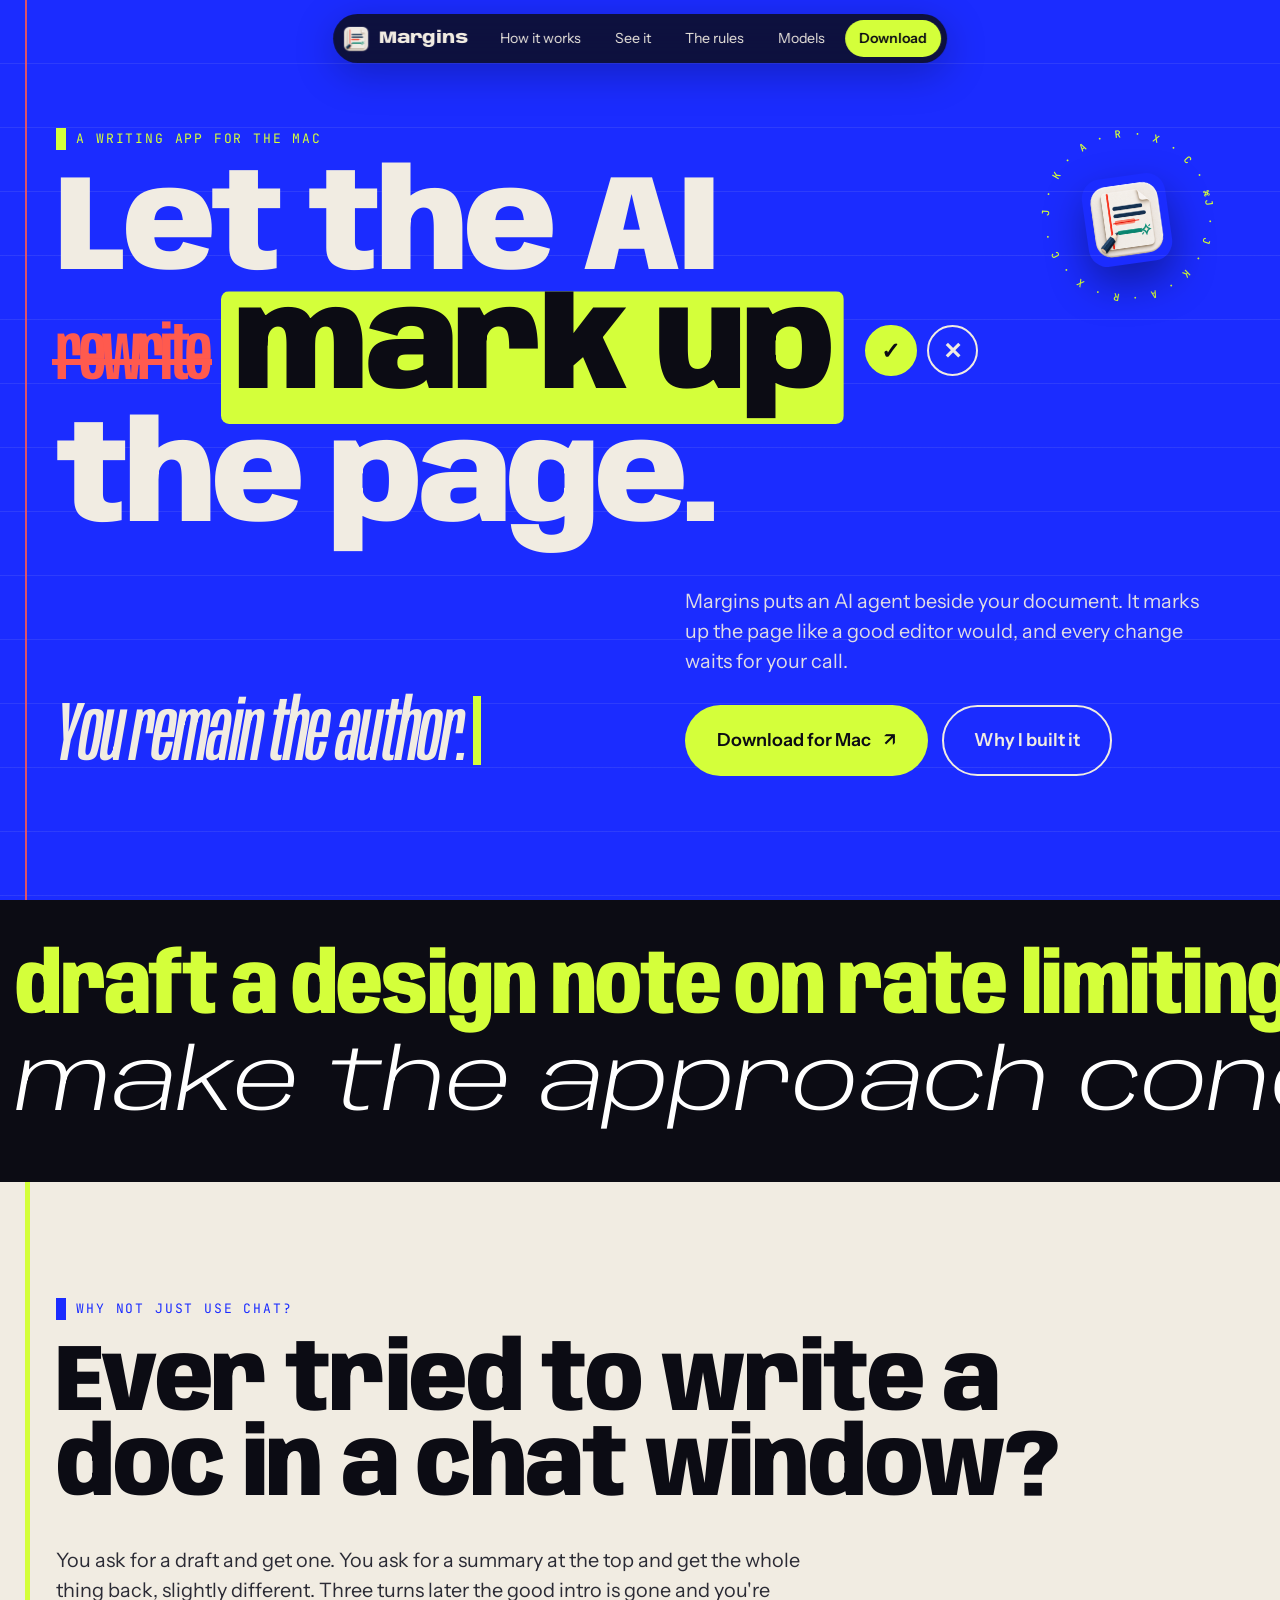
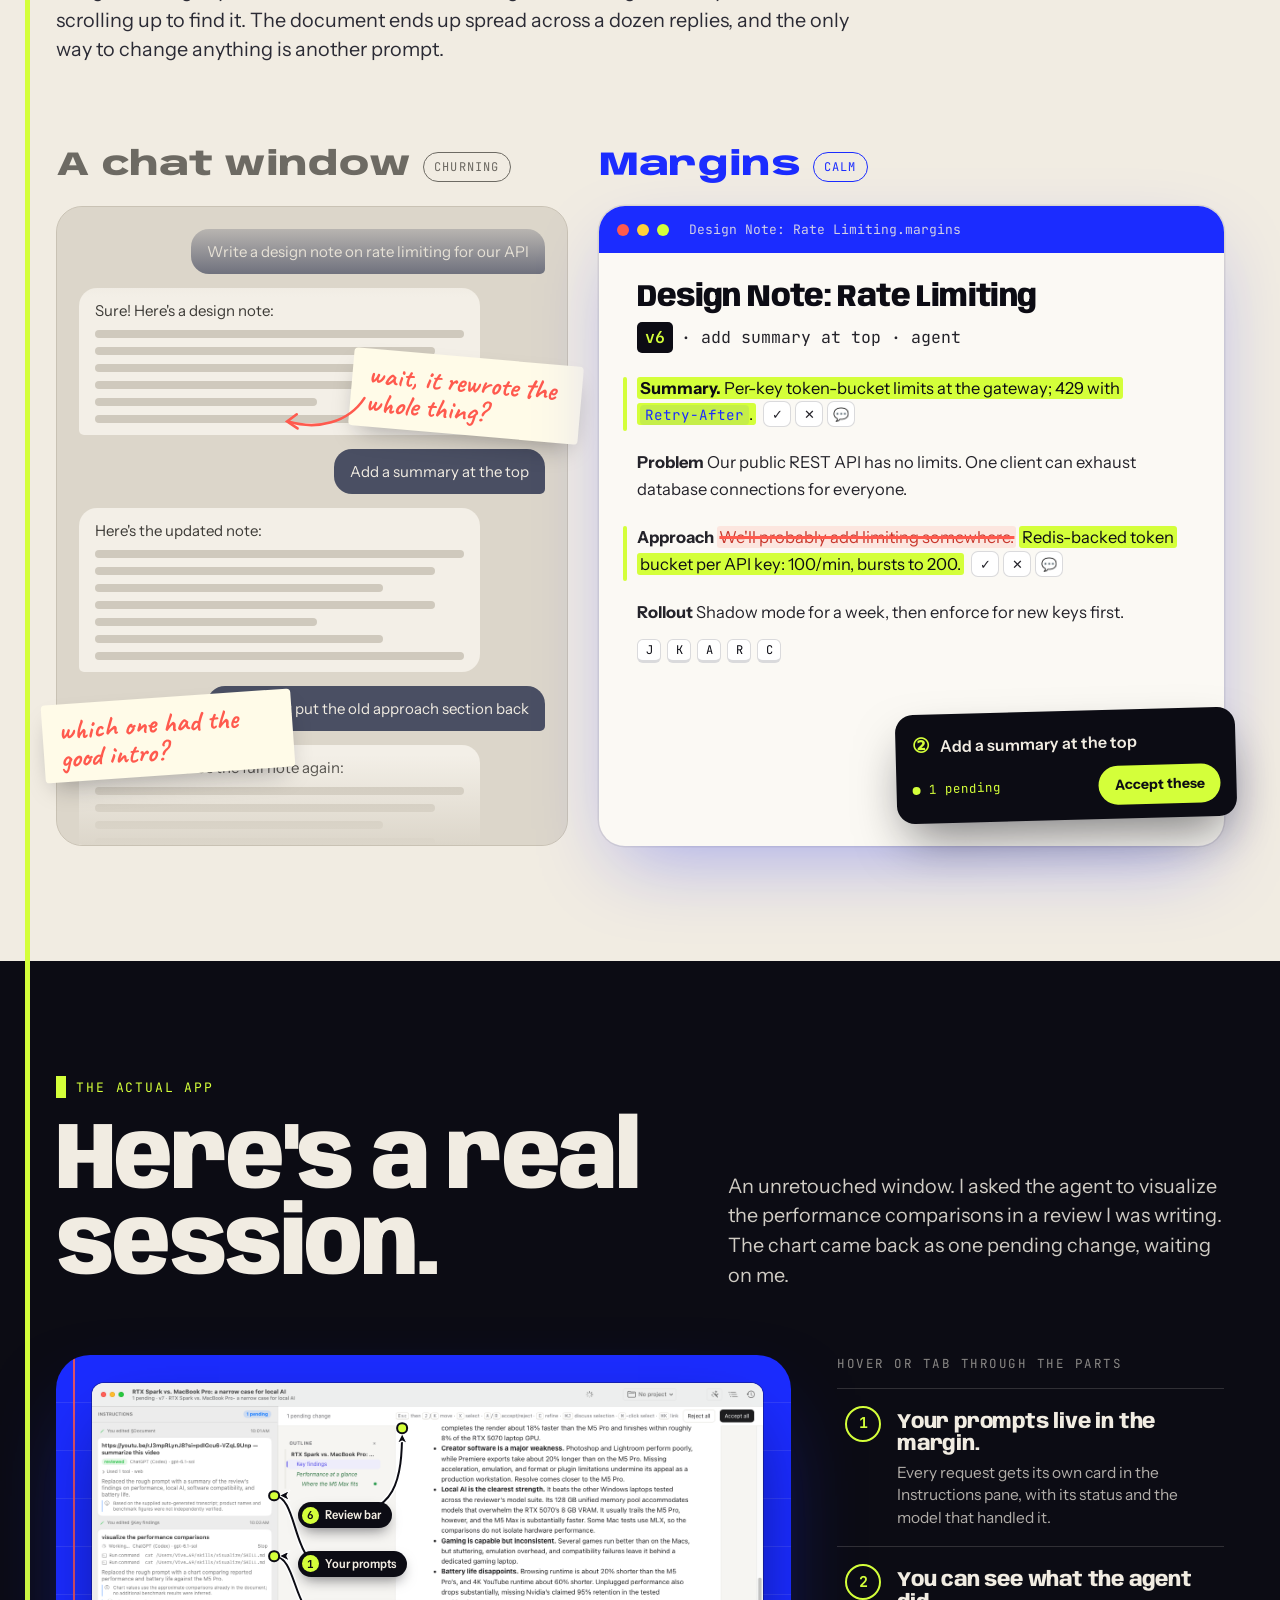
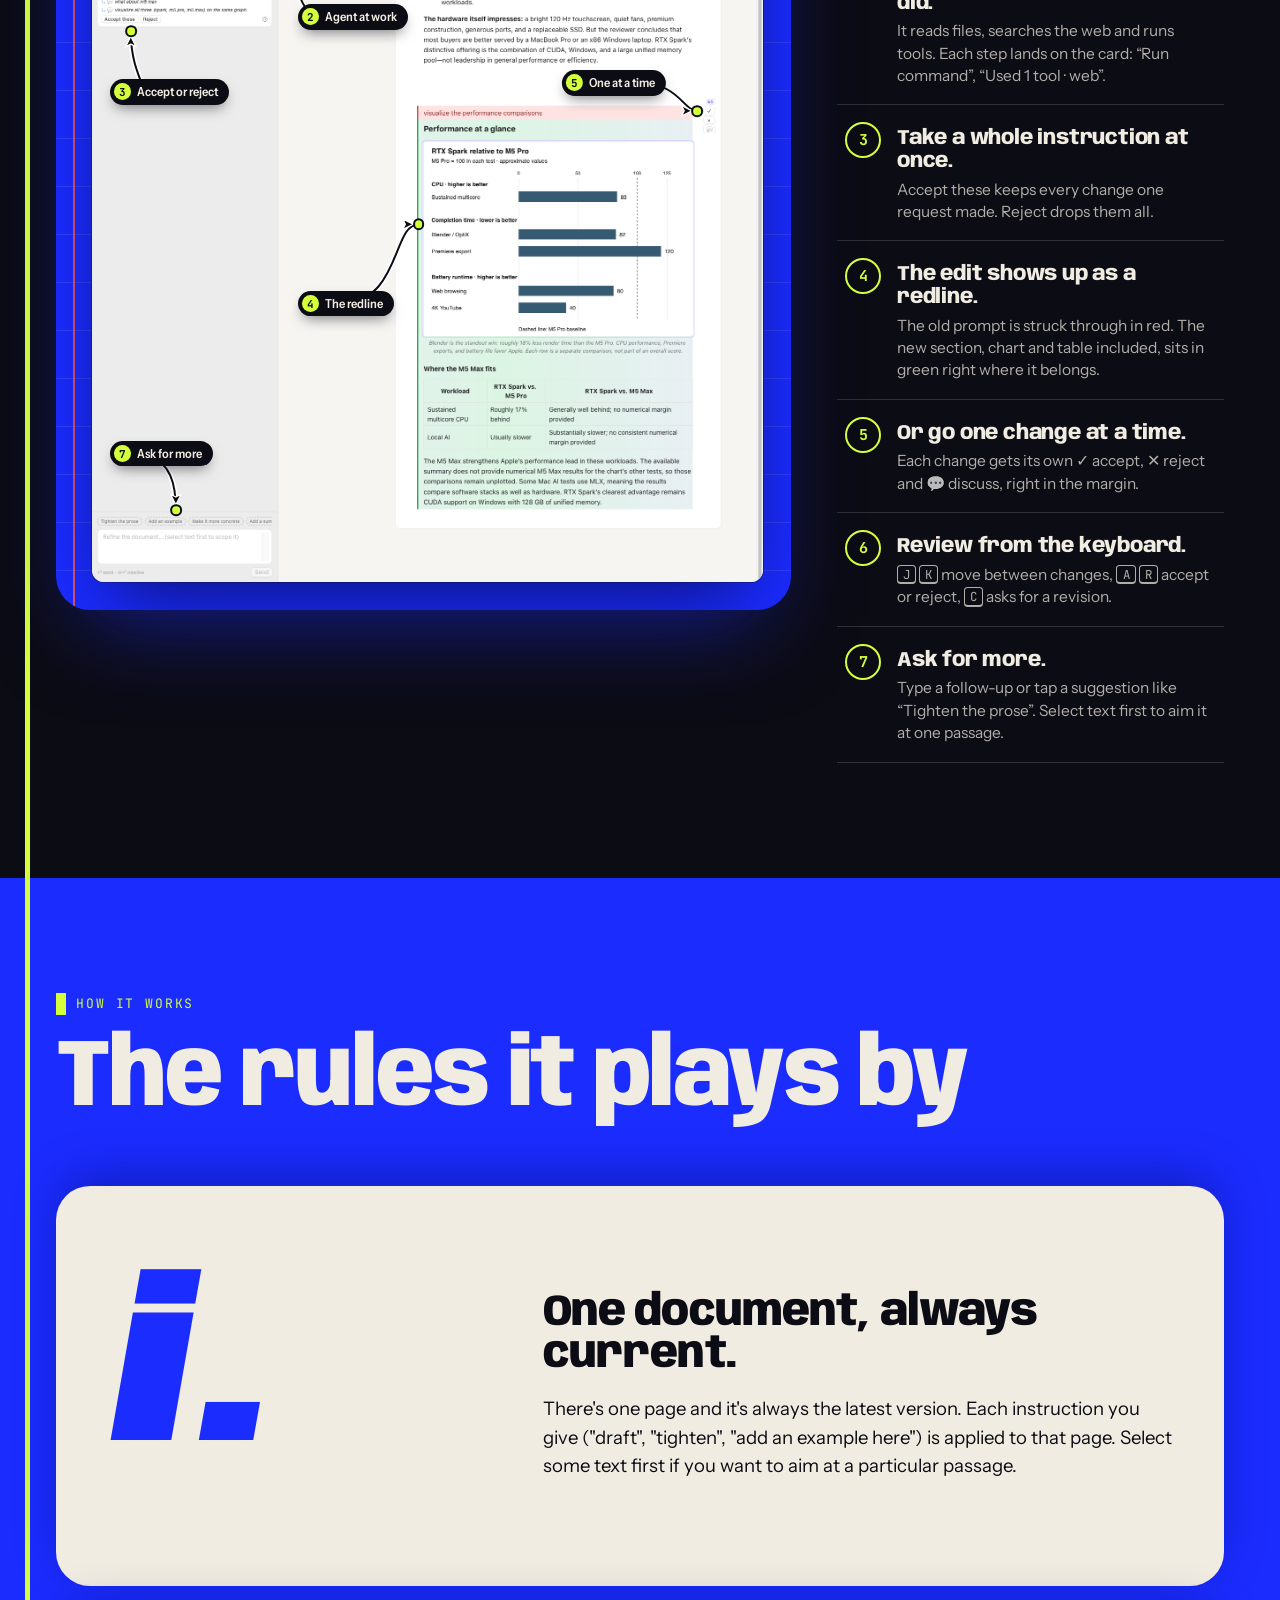
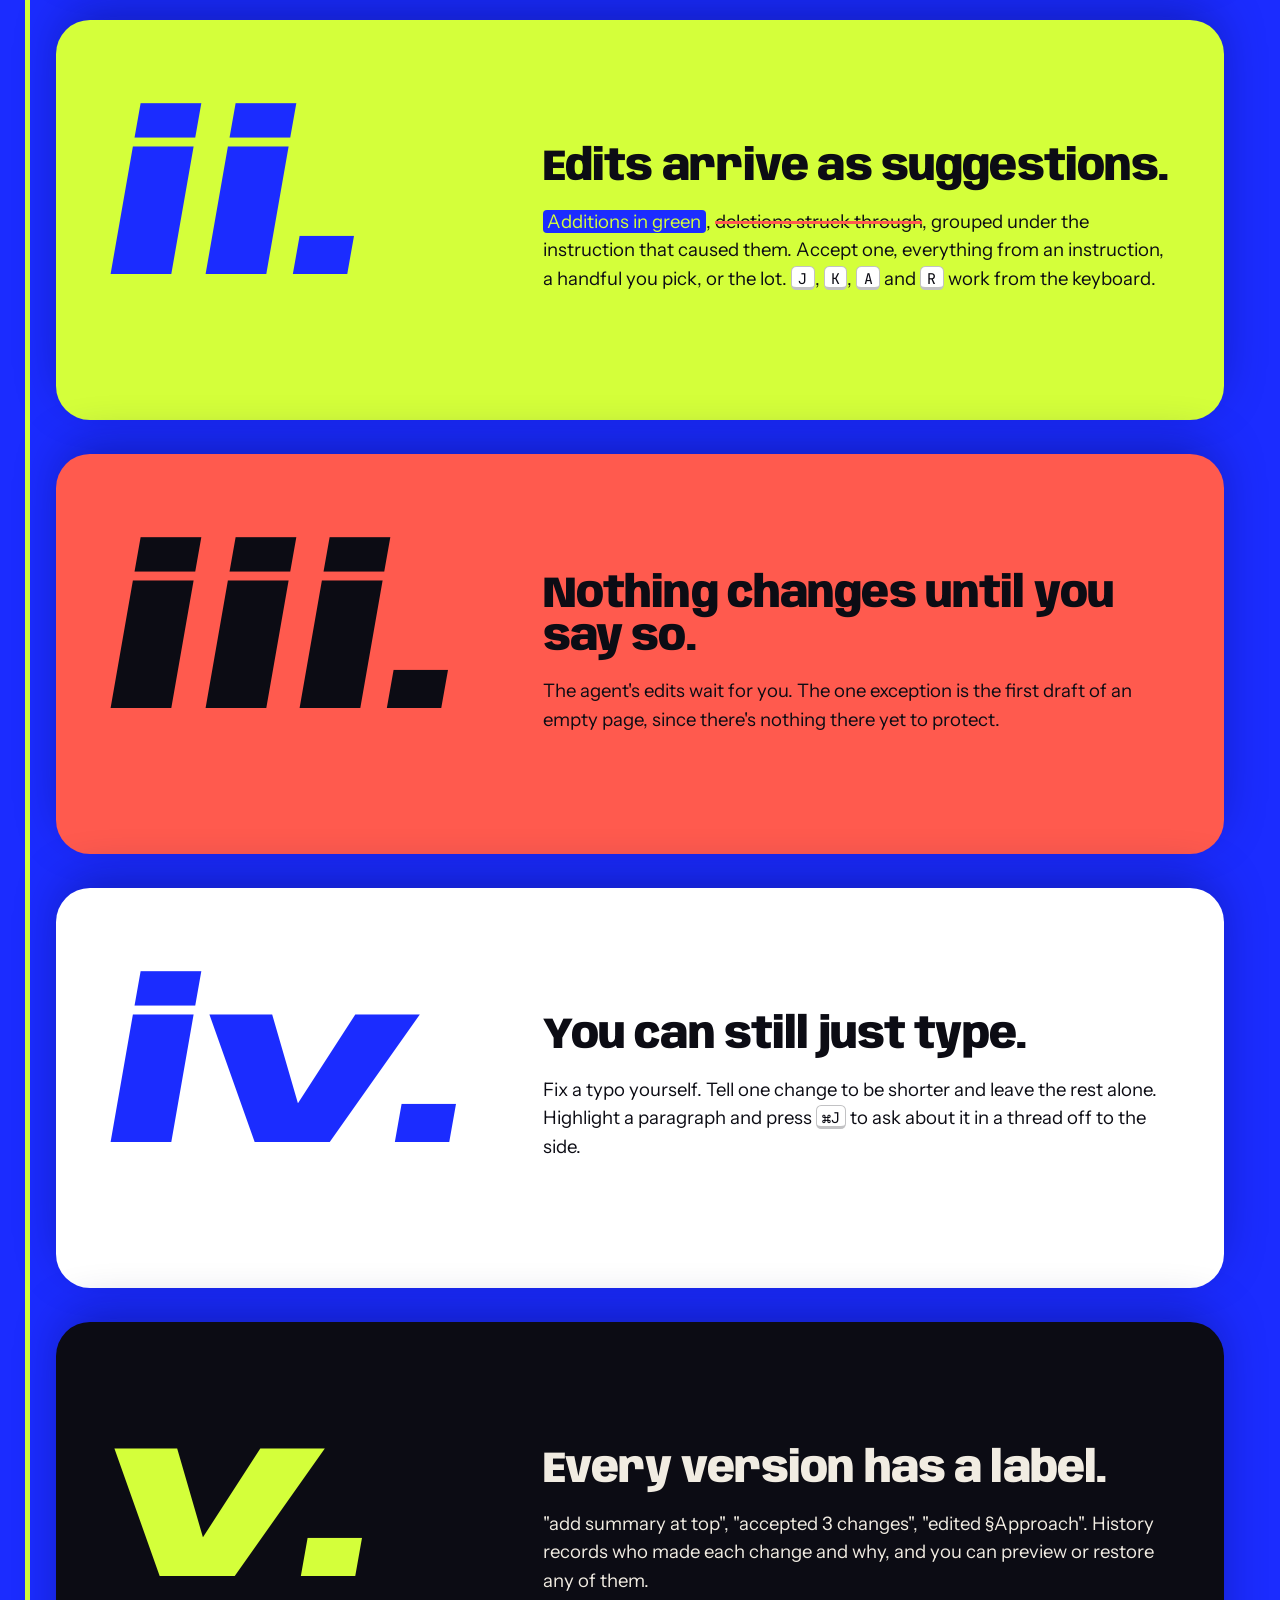
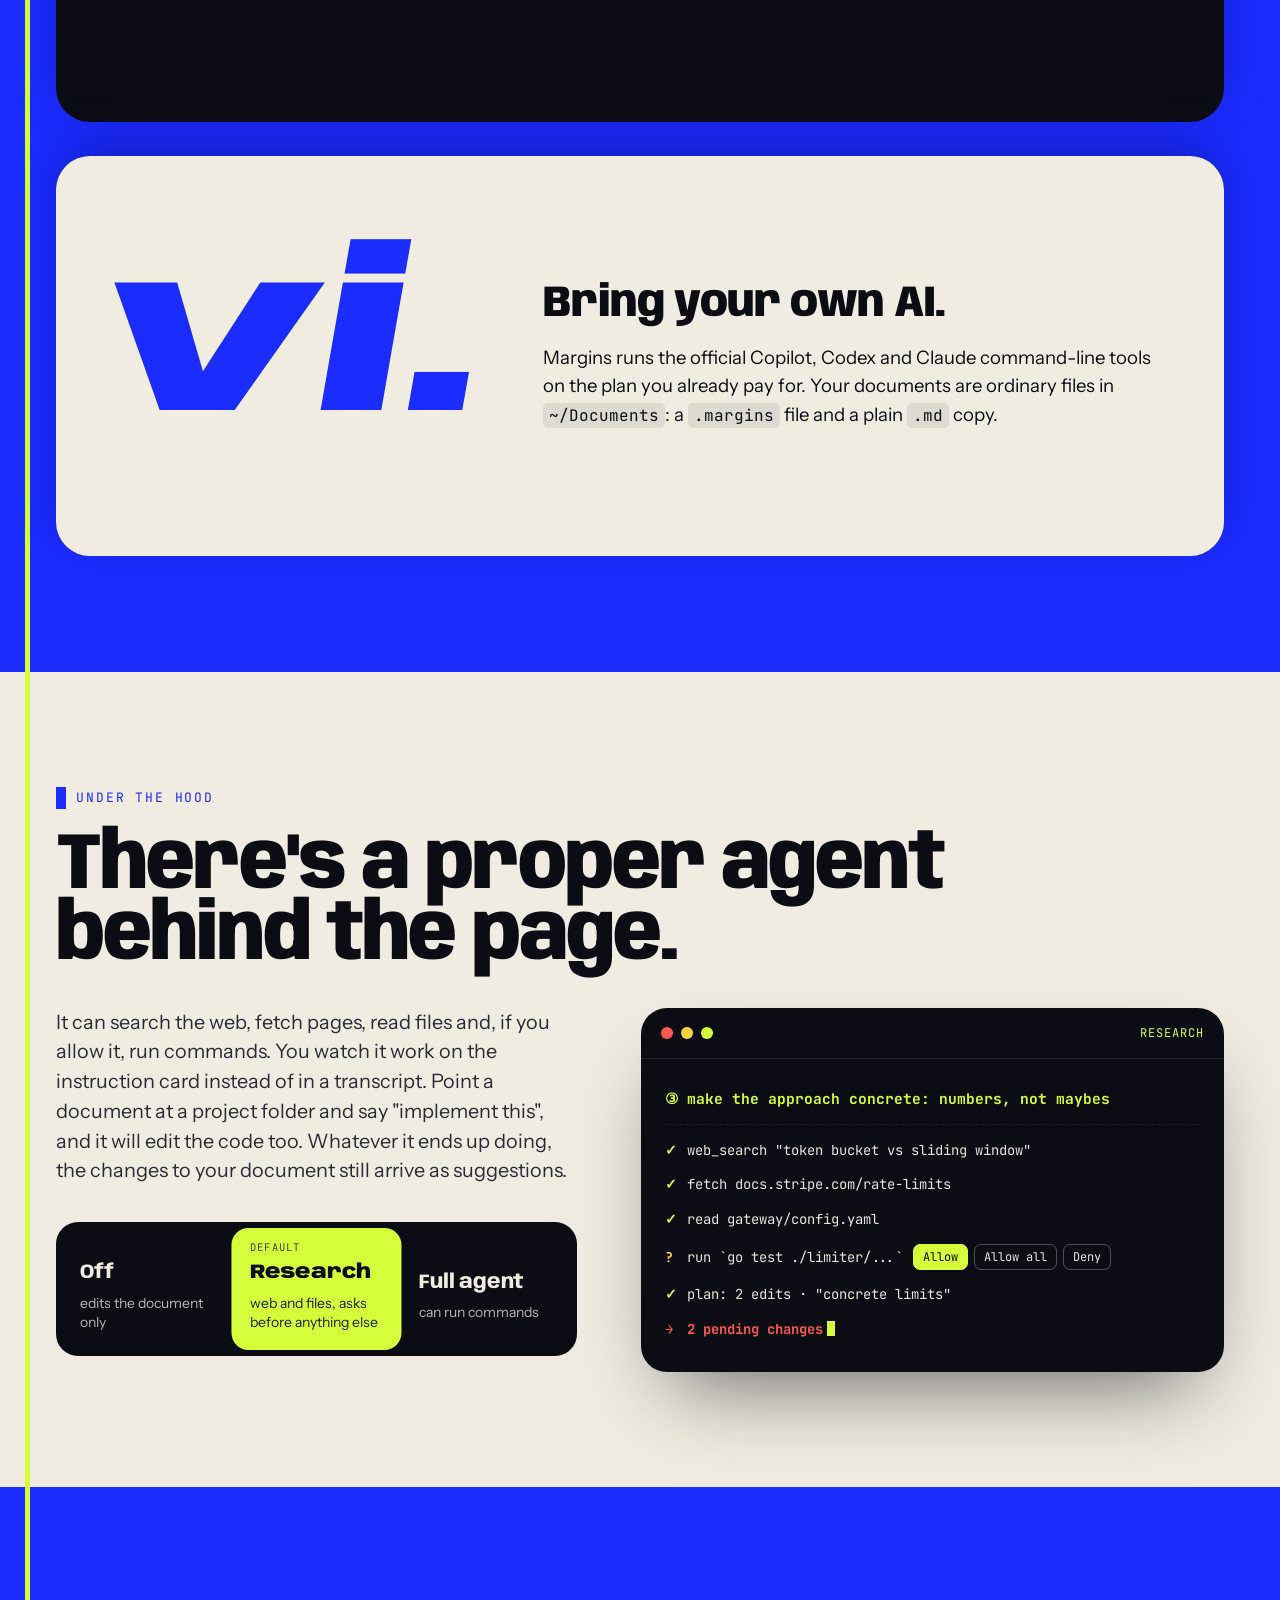
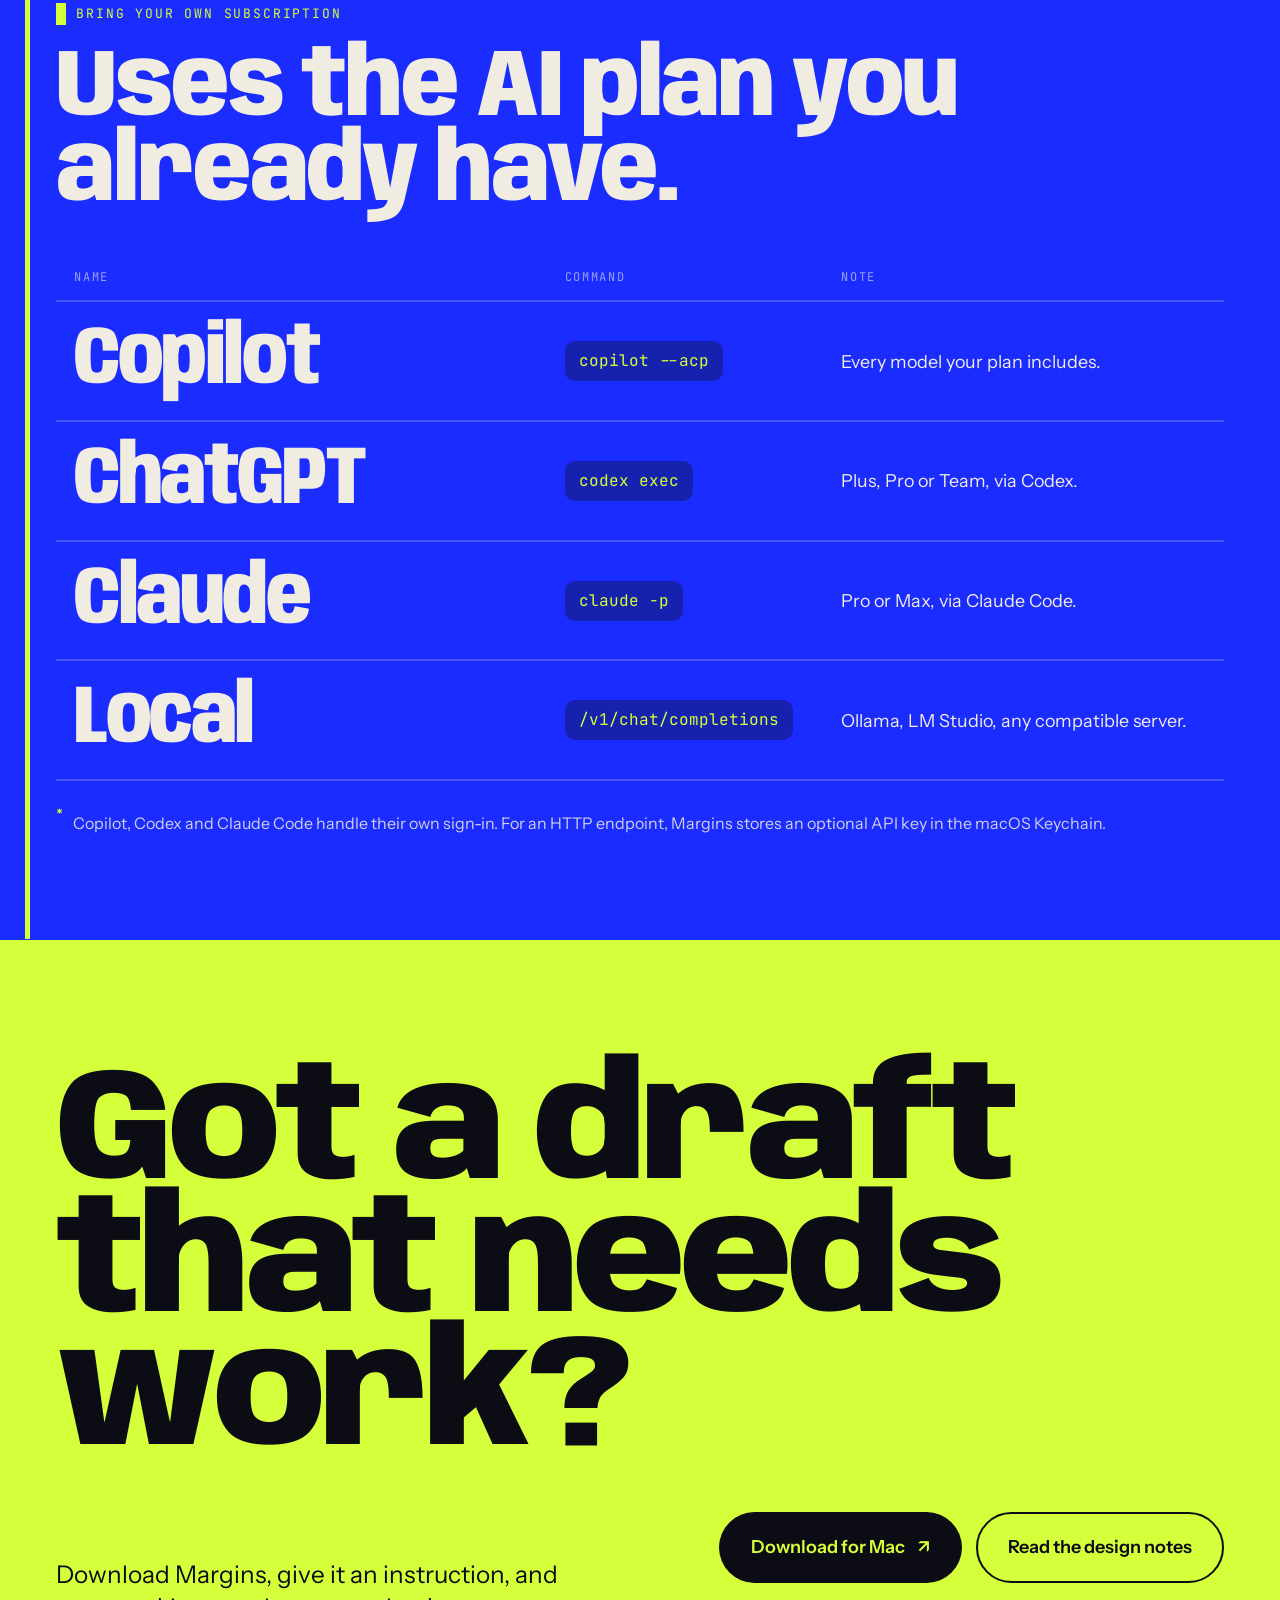
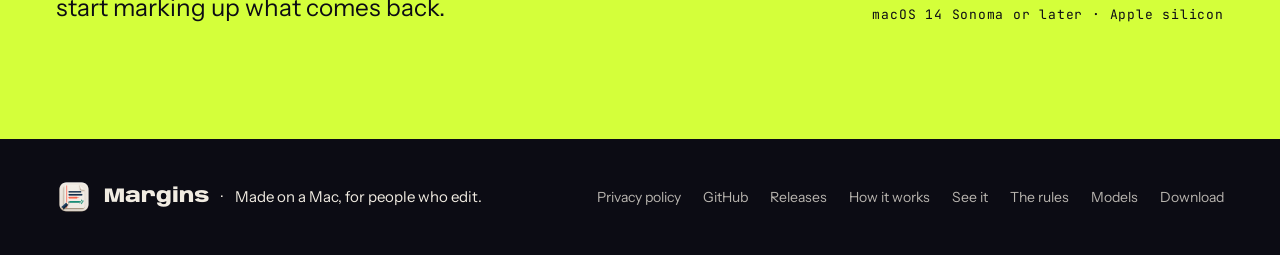
==== commit 0303bcd9: "Publish the Margins privacy policy and link it from the homepage" ====
--- a/site/index.html
+++ b/site/index.html
@@ -767,7 +767,7 @@
 <footer>
   <div class="wrap">
     <div class="fb"><img src="icon.png" alt=""><b>Margins</b><span aria-hidden="true">·</span><span>Made on a Mac, for people who edit.</span></div>
-    <nav aria-label="Footer"><a href="https://github.com/vivekhaldar/margins">GitHub</a><a href="https://github.com/vivekhaldar/margins/releases/latest">Releases</a><a href="#problem">How it works</a><a href="#see">See it</a><a href="#rules">The rules</a><a href="#models">Models</a><a href="#download">Download</a></nav>
+    <nav aria-label="Footer"><a href="/privacy/">Privacy policy</a><a href="https://github.com/vivekhaldar/margins">GitHub</a><a href="https://github.com/vivekhaldar/margins/releases/latest">Releases</a><a href="#problem">How it works</a><a href="#see">See it</a><a href="#rules">The rules</a><a href="#models">Models</a><a href="#download">Download</a></nav>
   </div>
 </footer>
 
